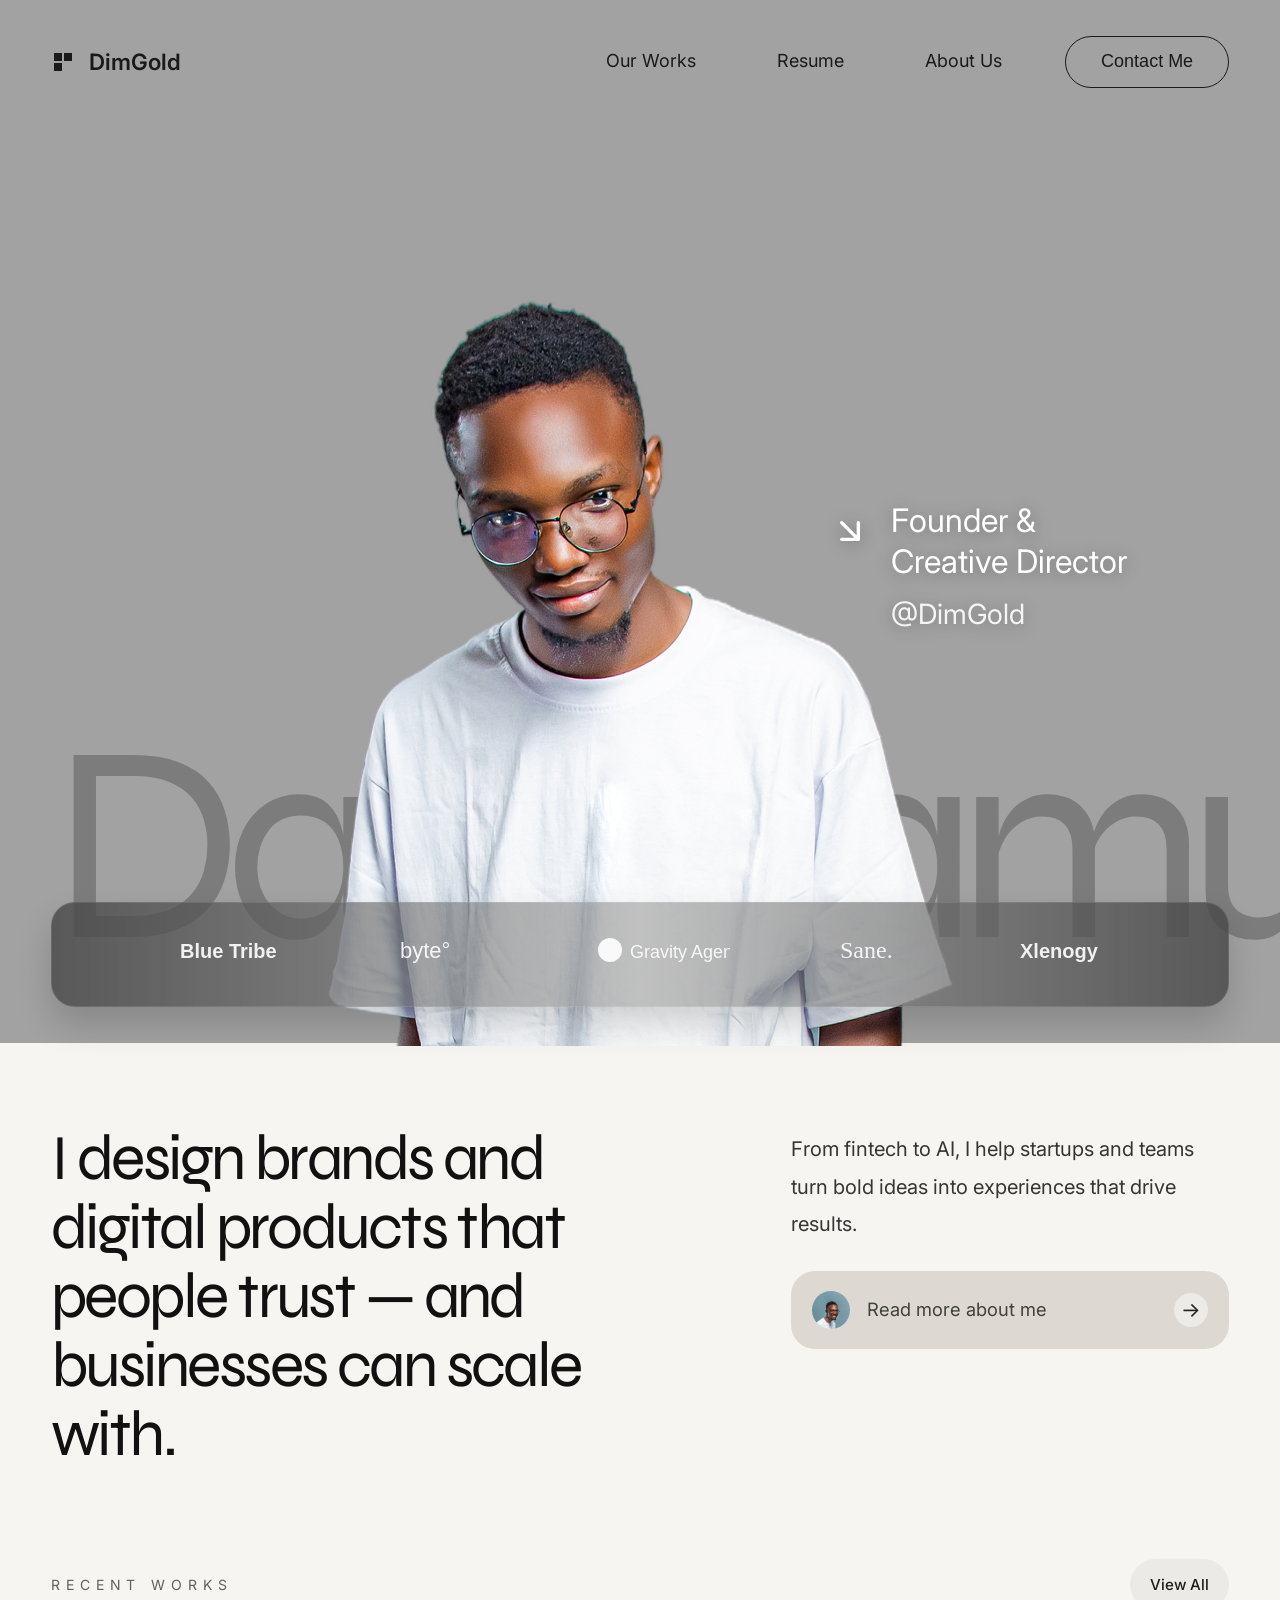
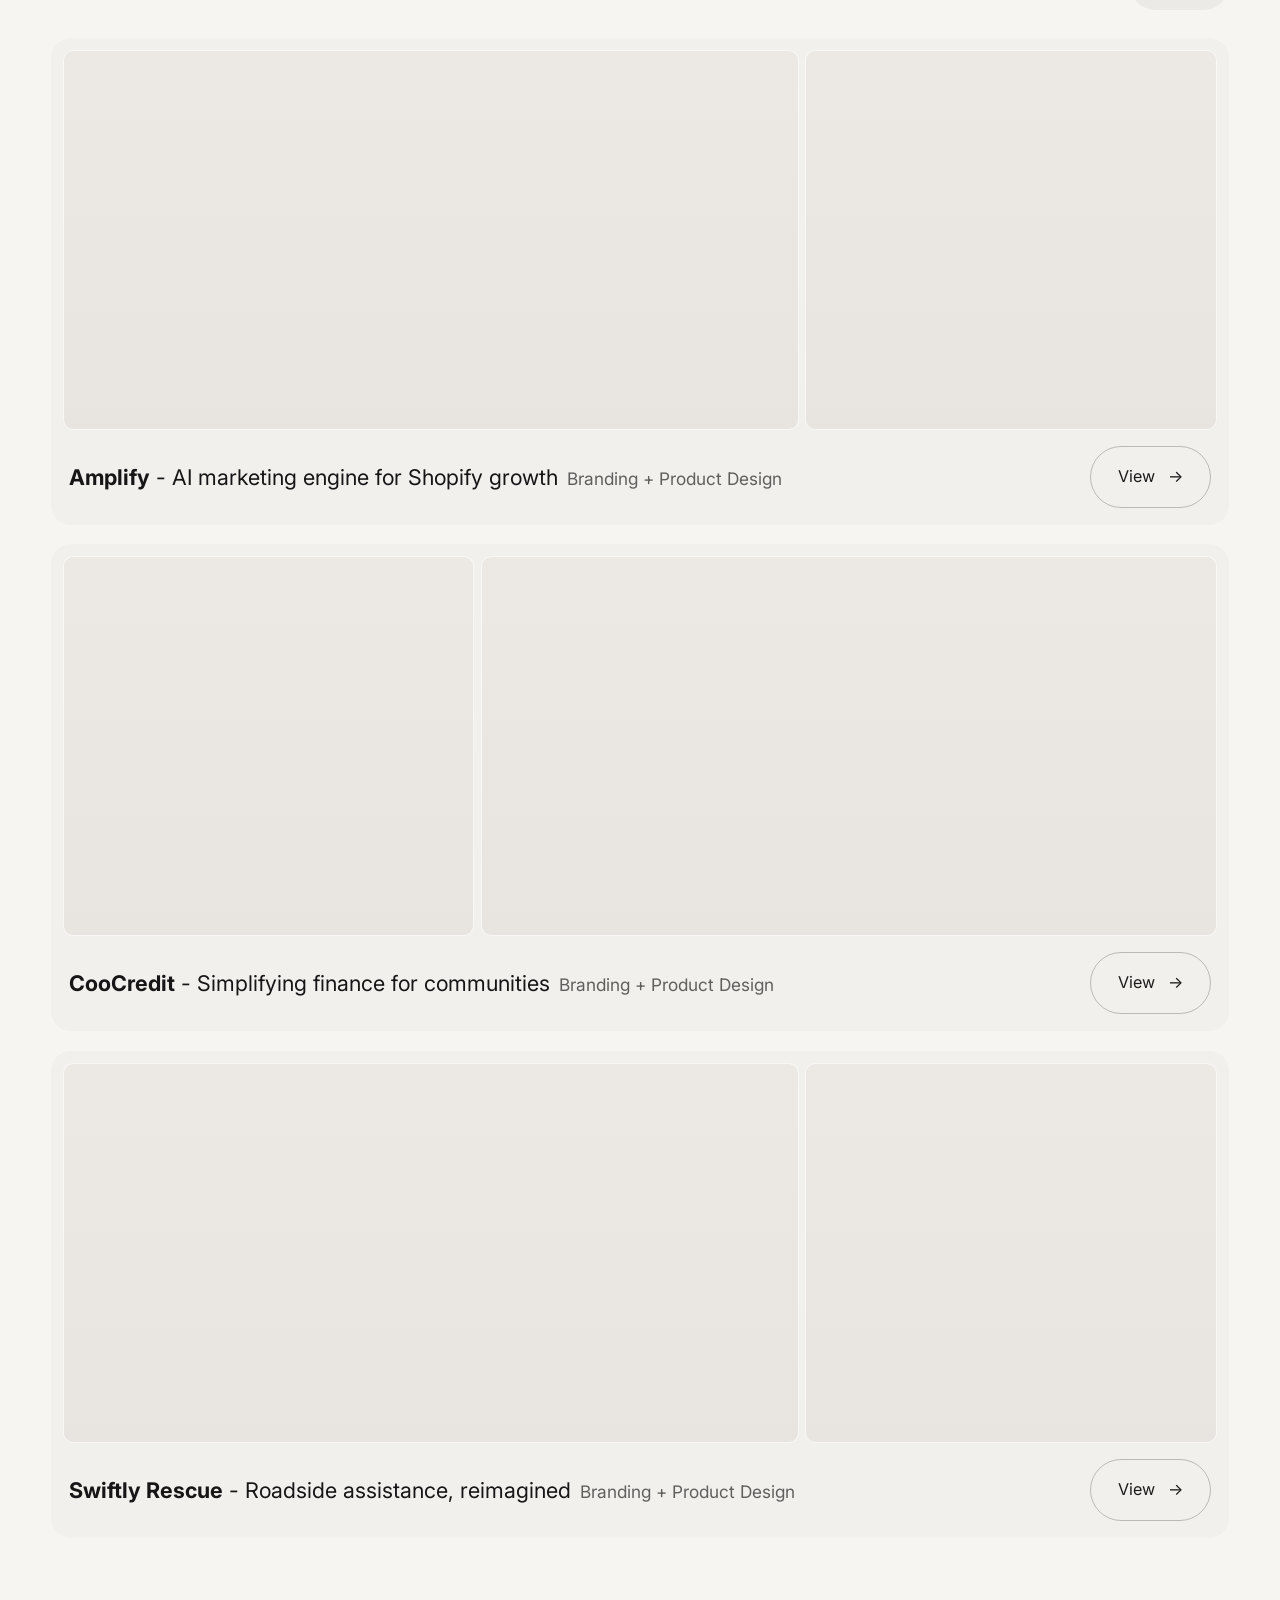
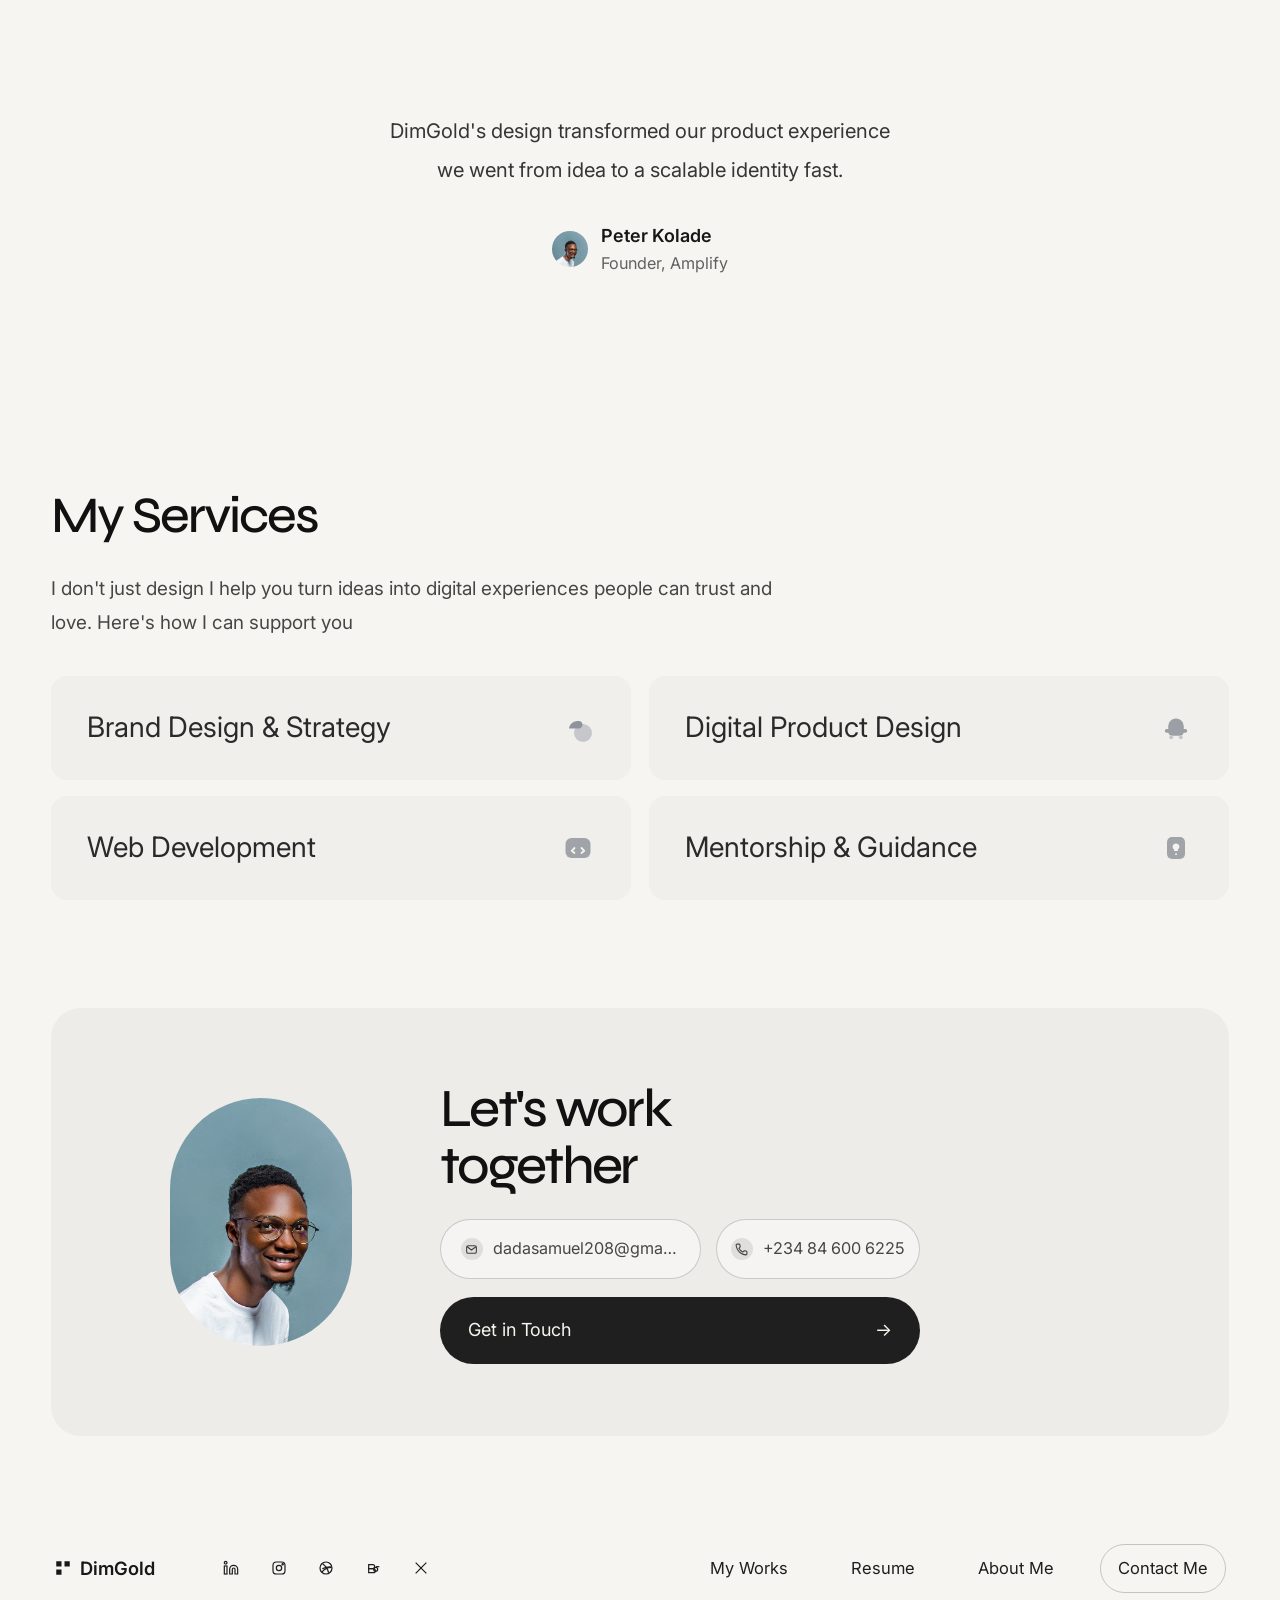
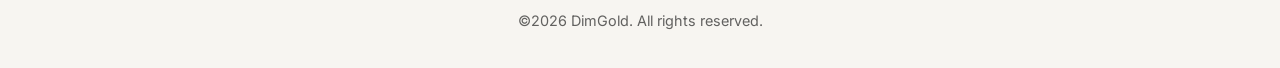
==== index.html @ 2a8a3e5b "Initial commit" ====
<!DOCTYPE html>
<html lang="en">
<head>
    <meta charset="UTF-8">
    <meta name="viewport" content="width=device-width, initial-scale=1.0">
    <title>DimGold - Portfolio</title>
    <link rel="icon" type="image/svg+xml" href="favicon.svg">
    <link rel="stylesheet" href="style.css">
    <link href="https://fonts.googleapis.com/css2?family=Syne:wght@400;600;700;800&family=Inter:wght@300;400;500&display=swap" rel="stylesheet">
    <link href="https://api.fontshare.com/v2/css?f[]=satoshi@400&display=swap" rel="stylesheet">
</head>
<body>
    <div class="container">
        <!-- Header / Navigation -->
        <header class="header">
            <div class="logo">
                <svg width="24" height="24" viewBox="0 0 24 24" fill="none">
                    <rect x="3" y="3" width="8" height="8" fill="currentColor"/>
                    <rect x="13" y="3" width="8" height="8" fill="currentColor"/>
                    <rect x="3" y="13" width="8" height="8" fill="currentColor"/>
                </svg>
                <span>DimGold</span>
            </div>
            <nav class="nav">
                <a href="selected-works.html">Our Works</a>
                <a href="#resume">Resume</a>
                <a href="about.html">About Us</a>
                <button class="contact-btn">Contact Me</button>
            </nav>
        </header>

        <!-- Hero Section -->
        <section class="hero">
            <div class="hero-content">
                <div class="hero-image">
                    <img src="hero-image.png" alt="Creative Director">
                </div>
                <div class="hero-overlay">
                    <div class="hero-text">
                        <svg width="40" height="40" viewBox="0 0 24 24" fill="none" stroke="white" stroke-width="2" stroke-linecap="round" stroke-linejoin="round">
                            <path d="M7 7l10 10M17 7v10H7"/>
                        </svg>
                        <div class="hero-title">
                            <p class="subtitle">Founder &</p>
                            <p class="subtitle">Creative Director</p>
                            <p class="handle">@DimGold</p>
                        </div>
                    </div>
                </div>
                <div class="background-text">
                    <span>Dada Samuel Oladimeji  Dada Samuel Oladimeji  </span>
                </div>
            </div>
        </section>

        <!-- Company Logos -->
        <section class="companies">
            <div class="company-strip">
                <div class="company-logo">
                    <svg width="120" height="40" viewBox="0 0 120 40">
                        <text x="10" y="28" font-family="Arial, sans-serif" font-size="20" font-weight="bold" fill="white">Blue Tribe</text>
                    </svg>
                </div>
                <div class="company-logo">
                    <svg width="100" height="40" viewBox="0 0 100 40">
                        <text x="10" y="28" font-family="Arial, sans-serif" font-size="22" font-weight="300" fill="white">byte°</text>
                    </svg>
                </div>
                <div class="company-logo">
                    <svg width="140" height="40" viewBox="0 0 140 40">
                        <circle cx="20" cy="20" r="12" fill="white"/>
                        <text x="40" y="28" font-family="Arial, sans-serif" font-size="18" font-weight="500" fill="white">Gravity Agency</text>
                    </svg>
                </div>
                <div class="company-logo">
                    <svg width="80" height="40" viewBox="0 0 80 40">
                        <text x="10" y="28" font-family="Georgia, serif" font-size="24" font-weight="400" fill="white">Sane.</text>
                    </svg>
                </div>
                <div class="company-logo">
                    <svg width="100" height="40" viewBox="0 0 100 40">
                        <text x="10" y="28" font-family="Arial, sans-serif" font-size="20" font-weight="600" fill="white">Xlenogy</text>
                    </svg>
                </div>
            </div>
        </section>

        <!-- Intro Section -->
        <section class="intro-section">
            <div class="intro-grid">
                <div class="intro-heading">
                    <h2>I design brands and digital products that people trust &mdash; and businesses can scale with.</h2>
                </div>
                <div class="intro-side">
                    <p class="intro-copy">From fintech to AI, I help startups and teams turn bold ideas into experiences that drive results.</p>
                    <a class="about-card" href="about.html" aria-label="Read more about me">
                        <div class="about-avatar" aria-hidden="true">
                            <img src="41825722d151607266d130a5b54d890582ec33f3 copy.jpg" alt="">
                        </div>
                        <span class="about-card-text">Read more about me</span>
                        <span class="about-arrow" aria-hidden="true">&rarr;</span>
                    </a>
                </div>
            </div>
        </section>

        <section class="works-section" id="works">
            <div class="works-header">
                <p class="works-kicker">RECENT WORKS</p>
                <a class="works-all" href="selected-works.html">View All</a>
            </div>
            <div class="works-panel">
                <div class="works-gallery">
                    <div class="work-frame"></div>
                    <div class="work-frame"></div>
                </div>
                <div class="works-footer">
                    <div class="works-meta">
                        <p class="work-title"><strong>Amplify</strong> - AI marketing engine for Shopify growth</p>
                        <p class="work-category">Branding + Product Design</p>
                    </div>
                    <a class="work-view" href="#works">
                        <span>View</span>
                        <span aria-hidden="true">&rarr;</span>
                    </a>
                </div>
            </div>
            <div class="works-panel works-panel-alt">
                <div class="works-gallery works-gallery-alt">
                    <div class="work-frame"></div>
                    <div class="work-frame"></div>
                </div>
                <div class="works-footer">
                    <div class="works-meta">
                        <p class="work-title"><strong>CooCredit</strong> - Simplifying finance for communities</p>
                        <p class="work-category">Branding + Product Design</p>
                    </div>
                    <a class="work-view" href="#works">
                        <span>View</span>
                        <span aria-hidden="true">&rarr;</span>
                    </a>
                </div>
            </div>
            <div class="works-panel">
                <div class="works-gallery">
                    <div class="work-frame"></div>
                    <div class="work-frame"></div>
                </div>
                <div class="works-footer">
                    <div class="works-meta">
                        <p class="work-title"><strong>Swiftly Rescue</strong> - Roadside assistance, reimagined</p>
                        <p class="work-category">Branding + Product Design</p>
                    </div>
                    <a class="work-view" href="#works">
                        <span>View</span>
                        <span aria-hidden="true">&rarr;</span>
                    </a>
                </div>
            </div>
        </section>

        <section class="testimonial-section">
            <div class="testimonial-wrap">
                <p class="testimonial-copy">DimGold's design transformed our product experience we went from idea to a scalable identity fast.</p>
                <div class="testimonial-person">
                    <div class="testimonial-avatar" aria-hidden="true">
                        <img src="41825722d151607266d130a5b54d890582ec33f3 copy.jpg" alt="">
                    </div>
                    <div class="testimonial-meta">
                        <p class="testimonial-name">Peter Kolade</p>
                        <p class="testimonial-role">Founder, Amplify</p>
                    </div>
                </div>
            </div>
        </section>

        <section class="services-section" id="services">
            <div class="services-head">
                <h2>My Services</h2>
                <p>I don't just design I help you turn ideas into digital experiences people can trust and love. Here's how I can support you</p>
            </div>
            <div class="services-grid">
                <article class="service-card">
                    <p>Brand Design &amp; Strategy</p>
                    <span class="service-icon" aria-hidden="true">
                        <svg width="34" height="34" viewBox="0 0 34 34" fill="none">
                            <circle cx="22" cy="22" r="9" fill="#c5c7cb"/>
                            <path d="M8 18.5c0-4.694 3.806-8.5 8.5-8.5h1.3c2.044 0 3.7 1.656 3.7 3.7 0 2.044-1.656 3.7-3.7 3.7H8v1.1z" fill="#8e949b"/>
                        </svg>
                    </span>
                </article>
                <article class="service-card">
                    <p>Digital Product Design</p>
                    <span class="service-icon" aria-hidden="true">
                        <svg width="34" height="34" viewBox="0 0 34 34" fill="none">
                            <path d="M17 7.5a7.8 7.8 0 0 1 7.8 7.8v2.6h1.5a1.9 1.9 0 1 1 0 3.8h-1.7a3.8 3.8 0 0 1-3.7 3h-7.8a3.8 3.8 0 0 1-3.7-3H7.7a1.9 1.9 0 1 1 0-3.8h1.5v-2.6A7.8 7.8 0 0 1 17 7.5z" fill="#9ba0a6"/>
                            <circle cx="12.2" cy="26.3" r="2" fill="#c5c7cb"/>
                            <circle cx="21.8" cy="26.3" r="2" fill="#c5c7cb"/>
                        </svg>
                    </span>
                </article>
                <article class="service-card">
                    <p>Web Development</p>
                    <span class="service-icon" aria-hidden="true">
                        <svg width="34" height="34" viewBox="0 0 34 34" fill="none">
                            <rect x="4.5" y="7" width="25" height="20" rx="6" fill="#a0a4a9"/>
                            <path d="M13.5 17l-2.8 2.8L13.5 22" stroke="#f4f3f0" stroke-width="1.8" stroke-linecap="round" stroke-linejoin="round"/>
                            <path d="M20.5 17l2.8 2.8L20.5 22" stroke="#f4f3f0" stroke-width="1.8" stroke-linecap="round" stroke-linejoin="round"/>
                        </svg>
                    </span>
                </article>
                <article class="service-card">
                    <p>Mentorship &amp; Guidance</p>
                    <span class="service-icon" aria-hidden="true">
                        <svg width="34" height="34" viewBox="0 0 34 34" fill="none">
                            <rect x="8" y="6" width="18" height="22" rx="5" fill="#a0a4a9"/>
                            <path d="M17 12.5c1.9 0 3.4 1.4 3.4 3.2 0 1.1-.6 2-1.5 2.6v1.7h-3.8v-1.7c-.9-.5-1.5-1.5-1.5-2.6 0-1.8 1.5-3.2 3.4-3.2z" fill="#f4f3f0"/>
                            <path d="M17 23.2h.1" stroke="#f4f3f0" stroke-width="1.8" stroke-linecap="round"/>
                        </svg>
                    </span>
                </article>
            </div>
        </section>

        <section class="cta-section" id="contact">
            <div class="cta-panel">
                <div class="cta-photo">
                    <img src="41825722d151607266d130a5b54d890582ec33f3 copy.jpg" alt="DimGold portrait">
                </div>
                <div class="cta-content">
                    <h2>Let's work<br>together</h2>
                    <div class="cta-chips">
                        <a class="cta-chip cta-chip-email" href="mailto:dadasamuel208@gmail.com">
                            <span class="cta-chip-icon" aria-hidden="true">
                                <svg width="12" height="12" viewBox="0 0 24 24" fill="none" stroke="currentColor" stroke-width="2">
                                    <rect x="3" y="5" width="18" height="14" rx="3"></rect>
                                    <path d="M4 7l8 6 8-6"></path>
                                </svg>
                            </span>
                            <span>dadasamuel208@gmail.com</span>
                        </a>
                        <a class="cta-chip" href="tel:+234846002625">
                            <span class="cta-chip-icon" aria-hidden="true">
                                <svg width="12" height="12" viewBox="0 0 24 24" fill="none" stroke="currentColor" stroke-width="2">
                                    <path d="M22 16.9v3a2 2 0 0 1-2.2 2 19.8 19.8 0 0 1-8.6-3.1 19.5 19.5 0 0 1-6-6A19.8 19.8 0 0 1 2.1 4.2 2 2 0 0 1 4.1 2h3a2 2 0 0 1 2 1.7l.4 2.6a2 2 0 0 1-.6 1.8L7.3 9.7a16 16 0 0 0 7 7l1.6-1.6a2 2 0 0 1 1.8-.6l2.6.4a2 2 0 0 1 1.7 2z"></path>
                                </svg>
                            </span>
                            <span>+234 84 600 6225</span>
                        </a>
                    </div>
                    <a class="cta-button" href="mailto:dadasamuel208@gmail.com">
                        <span>Get in Touch</span>
                        <span aria-hidden="true">&rarr;</span>
                    </a>
                </div>
            </div>
        </section>

        <footer class="footer">
            <div class="footer-top">
                <a class="footer-brand" href="#">
                    <svg width="18" height="18" viewBox="0 0 24 24" fill="none" aria-hidden="true">
                        <rect x="3" y="3" width="7" height="7" fill="currentColor"/>
                        <rect x="14" y="3" width="7" height="7" fill="currentColor"/>
                        <rect x="3" y="14" width="7" height="7" fill="currentColor"/>
                    </svg>
                    <span>DimGold</span>
                </a>

                <div class="footer-socials" aria-label="Social media links">
                    <a href="#" aria-label="LinkedIn">
                        <svg width="16" height="16" viewBox="0 0 24 24" fill="none" stroke="currentColor" stroke-width="1.8">
                            <path d="M16 8a6 6 0 0 1 6 6v7h-4v-7a2 2 0 0 0-2-2 2 2 0 0 0-2 2v7h-4v-7a6 6 0 0 1 6-6z"></path>
                            <rect x="2" y="9" width="4" height="12"></rect>
                            <circle cx="4" cy="4" r="2"></circle>
                        </svg>
                    </a>
                    <a href="#" aria-label="Instagram">
                        <svg width="16" height="16" viewBox="0 0 24 24" fill="none" stroke="currentColor" stroke-width="1.8">
                            <rect x="3" y="3" width="18" height="18" rx="5"></rect>
                            <circle cx="12" cy="12" r="4"></circle>
                            <circle cx="17.5" cy="6.5" r="1"></circle>
                        </svg>
                    </a>
                    <a href="#" aria-label="Dribbble">
                        <svg width="16" height="16" viewBox="0 0 24 24" fill="none" stroke="currentColor" stroke-width="1.8">
                            <circle cx="12" cy="12" r="9"></circle>
                            <path d="M7 5.5c4.5 3.3 7.6 8.1 9 13.6"></path>
                            <path d="M20.5 10.5c-5-.4-9.7.4-14 2.7"></path>
                            <path d="M6 18.2c3.3-4.3 7.9-6.8 13.8-7"></path>
                        </svg>
                    </a>
                    <a href="#" aria-label="Behance">
                        <svg width="16" height="16" viewBox="0 0 24 24" fill="none" stroke="currentColor" stroke-width="1.8">
                            <path d="M4 7h6a3 3 0 0 1 0 6H4z"></path>
                            <path d="M4 13h7a3 3 0 0 1 0 6H4z"></path>
                            <path d="M15 10h5"></path>
                            <path d="M14.5 17a3 3 0 1 0 0-6 3 3 0 0 0 0 6z"></path>
                        </svg>
                    </a>
                    <a href="#" aria-label="X">
                        <svg width="16" height="16" viewBox="0 0 24 24" fill="none" stroke="currentColor" stroke-width="1.8">
                            <path d="M4 4l16 16"></path>
                            <path d="M20 4L4 20"></path>
                        </svg>
                    </a>
                </div>

                <div class="footer-links">
                    <a href="selected-works.html">My Works</a>
                    <a href="#resume">Resume</a>
                    <a href="about.html">About Me</a>
                    <a class="footer-contact" href="#contact">Contact Me</a>
                </div>
            </div>
            <p class="footer-copy">&copy;2026 DimGold. All rights reserved.</p>
        </footer>
    </div>
    <script src="script.js"></script>
</body>
</html>
---- style.css ----
* {
    margin: 0;
    padding: 0;
    box-sizing: border-box;
}

html {
    font-size: 18px;
}

:root {
    --bg-primary: rgba(162, 162, 162, 1);
    --text-dark: #1a1a1a;
    --text-light: #4a4a4a;
    --accent: #2a2a2a;
    --overlay-bg: rgba(100, 100, 100, 0.7);
    --text-muted-strong: rgba(26, 26, 26, 0.88);
    --text-muted: rgba(26, 26, 26, 0.8);
    --text-subtle: rgba(26, 26, 26, 0.68);
    --page-max-width: 1520px;
    --page-gutter: clamp(1.5rem, 4vw, 4.5rem);
}

body {
    font-family: 'Inter', -apple-system, BlinkMacSystemFont, sans-serif;
    background: var(--bg-primary);
    color: var(--text-dark);
    line-height: 1.6;
    overflow-x: hidden;
}

.container {
    max-width: 100vw;
    min-height: 100vh;
    position: relative;
    overflow-x: clip;
}

.reveal {
    opacity: 0;
    transform: translate3d(0, 34px, 0);
    transition:
        opacity 1.05s cubic-bezier(0.22, 1, 0.36, 1),
        transform 1.05s cubic-bezier(0.22, 1, 0.36, 1);
    transition-delay: var(--reveal-delay, 0s);
    will-change: opacity, transform;
}

.reveal.is-visible {
    opacity: 1;
    transform: translate3d(0, 0, 0);
}

/* Header / Navigation */
.header {
    display: flex;
    justify-content: space-between;
    align-items: center;
    width: min(calc(100% - (var(--page-gutter) * 2)), var(--page-max-width));
    margin: 0 auto;
    padding: 2rem 0;
    position: relative;
    z-index: 100;
}

.logo {
    display: flex;
    align-items: center;
    gap: 0.75rem;
    font-size: 1.25rem;
    font-weight: 600;
    color: var(--text-dark);
}

.logo svg {
    color: var(--text-dark);
}

.nav {
    display: flex;
    align-items: center;
    gap: 2.5rem;
}

.nav a {
    --btn-fill-color: var(--text-dark);
    text-decoration: none;
    color: var(--text-dark);
    font-size: 1rem;
    font-weight: 400;
    display: inline-flex;
    align-items: center;
    justify-content: center;
    padding: 0.55rem 1rem;
    border-radius: 999px;
    position: relative;
    overflow: hidden;
    isolation: isolate;
    transition: color 0.45s cubic-bezier(0.22, 1, 0.36, 1);
}

.nav a::before {
    content: "";
    position: absolute;
    left: 50%;
    top: 100%;
    width: 165%;
    aspect-ratio: 1;
    border-radius: 50%;
    background: var(--btn-fill-color);
    transform: translate(-50%, 0);
    transition: transform 0.6s cubic-bezier(0.22, 1, 0.36, 1);
    z-index: -1;
}

.nav a:hover {
    color: #f7f5f1;
}

.nav a:hover::before {
    transform: translate(-50%, -74%);
}

.contact-btn {
    --btn-fill-color: var(--text-dark);
    background: transparent;
    border: 1.5px solid var(--text-dark);
    padding: 0.8rem 1.95rem;
    border-radius: 50px;
    cursor: pointer;
    font-size: 1rem;
    font-weight: 500;
    color: var(--text-dark);
    position: relative;
    overflow: hidden;
    isolation: isolate;
    transition: color 0.45s cubic-bezier(0.22, 1, 0.36, 1), border-color 0.45s cubic-bezier(0.22, 1, 0.36, 1);
}

.contact-btn::before {
    content: "";
    position: absolute;
    left: 50%;
    top: 100%;
    width: 160%;
    aspect-ratio: 1;
    border-radius: 50%;
    background: var(--btn-fill-color);
    transform: translate(-50%, 0);
    transition: transform 0.6s cubic-bezier(0.22, 1, 0.36, 1);
    z-index: -1;
}

.contact-btn:hover {
    color: var(--bg-primary);
    border-color: var(--text-dark);
}

.contact-btn:hover::before {
    transform: translate(-50%, -74%);
}

/* Hero Section */
.hero {
    padding: 4rem var(--page-gutter) 1rem;
    position: relative;
    min-height: 75vh;
    display: flex;
    align-items: center;
    justify-content: center;
    overflow: visible;
}

.hero-content {
    position: relative;
    display: flex;
    justify-content: center;
    align-items: center;
    z-index: 5;
    overflow: visible;
    width: min(100%, var(--page-max-width));
}

.hero-image {
    width: 631px;
    height: 750px;
    position: relative;
    z-index: 5;
    overflow: hidden;
    margin-top: 100px;
}

.hero-image img {
    width: 100%;
    height: auto;
    object-fit: cover;
    object-position: center top;
    /* Note: For best results, use a PNG image with transparent background */
    background: transparent;
}

.hero-overlay {
    position: absolute;
    top: 36%;
    left: calc(50% + 190px);
    transform: translateY(-50%);
    z-index: 20;
    width: max-content;
}

.hero-text {
    display: flex;
    align-items: flex-start;
    gap: 1.15rem;
    color: white;
    filter: drop-shadow(0 2px 8px rgba(0, 0, 0, 0.3));
}

.hero-text svg {
    margin-top: 0.5rem;
    flex-shrink: 0;
}

.hero-title {
    display: flex;
    flex-direction: column;
    gap: 0.2rem;
}

.subtitle {
    font-size: 1.8rem;
    font-weight: 400;
    line-height: 1.16;
    color: white;
}

.handle {
    font-size: 1.55rem;
    font-weight: 400;
    opacity: 0.9;
    margin-top: 0.4rem;
    color: white;
}
/* Background Text */
.background-text {
    position: absolute;
    top: 60%;
    left: 0;
    z-index: 1;
    pointer-events: none;
    white-space: nowrap;
    opacity: 1;
    animation: scrollText 30s linear infinite;
}

@keyframes scrollText {
    0% {
        transform: translateX(-100%);
    }
    100% {
        transform: translateX(100vw);
    }
}

.background-text span {
    display: inline;
    font-family: 'Satoshi', 'Syne', sans-serif;
    font-weight: 400;
    font-style: normal;
    font-size: 280px;
    line-height: 100%;
    letter-spacing: -0.07em;
    background: linear-gradient(to right, rgba(100, 100, 100, 0.61) 0%, rgba(100, 100, 100, 0.61) 48%, rgba(0, 0, 0, 0.8) 52%, rgba(0, 0, 0, 0.8) 100%);
    -webkit-background-clip: text;
    -webkit-text-fill-color: transparent;
    background-clip: text;
    mix-blend-mode: exclusion;
}



/* Company Logos Strip */
.companies {
    padding: 0 var(--page-gutter) 2rem;
    display: flex;
    justify-content: center;
    margin-top: -9rem;
    position: relative;
    z-index: 10;
}

.company-strip {
    width: min(100%, var(--page-max-width));
    background: linear-gradient(
        90deg,
        rgba(72, 72, 72, 0.82) 0%,
        rgba(108, 108, 108, 0.62) 30%,
        rgba(160, 160, 160, 0.64) 50%,
        rgba(108, 108, 108, 0.62) 70%,
        rgba(72, 72, 72, 0.82) 100%
    );
    backdrop-filter: blur(34px);
    -webkit-backdrop-filter: blur(34px);
    border: 1px solid rgba(255, 255, 255, 0.1);
    box-shadow: 0 18px 34px rgba(0, 0, 0, 0.16);
    padding: 33px 96px;
    border-radius: 24px;
    display: flex;
    align-items: center;
    gap: 100px;
    height: 105px;
    flex-wrap: nowrap;
    justify-content: center;
}

.company-logo {
    opacity: 0.9;
    transition: opacity 0.3s ease;
}

.company-logo:hover {
    opacity: 1;
}

/* Intro Section */
.intro-section {
    background: #f7f5f1;
    padding: 4.5rem var(--page-gutter) 5rem;
}

.intro-grid {
    width: min(100%, var(--page-max-width));
    margin: 0 auto;
    display: grid;
    grid-template-columns: minmax(0, 1.45fr) minmax(320px, 0.95fr);
    gap: 4rem;
    align-items: start;
}

.intro-heading h2 {
    max-width: 620px;
    font-family: 'Syne', sans-serif;
    font-size: clamp(2.3rem, 5vw, 4.3rem);
    font-weight: 400;
    line-height: 1.08;
    letter-spacing: -0.04em;
    color: #111111;
}

.intro-side {
    display: flex;
    flex-direction: column;
    gap: 1.6rem;
    padding-top: 0.35rem;
}

.intro-copy {
    max-width: 460px;
    font-family: 'Inter', sans-serif;
    font-size: 1.12rem;
    font-weight: 400;
    line-height: 1.85;
    color: var(--text-muted-strong);
}

.about-card {
    width: min(100%, 460px);
    min-height: 78px;
    padding: 1rem 1.15rem;
    border-radius: 24px;
    background: #ddd9d2;
    display: flex;
    align-items: center;
    gap: 0.95rem;
    text-decoration: none;
    color: var(--text-dark);
    transition: transform 0.25s ease, background 0.25s ease;
}

.about-card:hover {
    transform: translateY(-2px);
    background: #d3cec5;
}

.about-avatar {
    width: 38px;
    height: 38px;
    border-radius: 999px;
    overflow: hidden;
    display: flex;
    align-items: center;
    justify-content: center;
    flex-shrink: 0;
}

.about-avatar img {
    width: 100%;
    height: 100%;
    object-fit: cover;
    object-position: center;
}

.about-card-text {
    flex: 1;
    font-size: 1.02rem;
    color: var(--text-muted);
}

.about-arrow {
    width: 34px;
    height: 34px;
    border-radius: 999px;
    display: inline-flex;
    align-items: center;
    justify-content: center;
    font-size: 1.15rem;
    background: rgba(255, 255, 255, 0.45);
    color: #222222;
    flex-shrink: 0;
}

/* Works Section */
.works-section {
    background: #f7f5f1;
    padding: 0 var(--page-gutter) 5rem;
}

.works-section > * {
    width: min(100%, var(--page-max-width));
    margin-left: auto;
    margin-right: auto;
}

.works-header {
    display: flex;
    align-items: center;
    justify-content: space-between;
    gap: 1.5rem;
    margin-bottom: 1.5rem;
}

.works-kicker {
    font-size: 0.78rem;
    letter-spacing: 0.42em;
    color: var(--text-subtle);
}

.works-all {
    --btn-fill-color: var(--text-dark);
    min-width: 86px;
    padding: 0.75rem 1.1rem;
    border-radius: 999px;
    background: #eceae6;
    text-decoration: none;
    text-align: center;
    font-size: 0.84rem;
    font-weight: 500;
    color: #1d1d1d;
    position: relative;
    overflow: hidden;
    isolation: isolate;
    transition: color 0.45s cubic-bezier(0.22, 1, 0.36, 1), border-color 0.45s cubic-bezier(0.22, 1, 0.36, 1);
}

.works-all::before {
    content: "";
    position: absolute;
    left: 50%;
    top: 100%;
    width: 165%;
    aspect-ratio: 1;
    border-radius: 50%;
    background: var(--btn-fill-color);
    transform: translate(-50%, 0);
    transition: transform 0.6s cubic-bezier(0.22, 1, 0.36, 1);
    z-index: -1;
}

.works-all:hover {
    color: #f7f5f1;
}

.works-all:hover::before {
    transform: translate(-50%, -74%);
}

.works-panel {
    background: #f2f0ed;
    border-radius: 20px;
    padding: 0.65rem 0.65rem 0.85rem;
    margin-bottom: 1.1rem;
}

.works-gallery {
    display: grid;
    grid-template-columns: 1.7fr 0.95fr;
    gap: 0.35rem;
    margin-bottom: 0.7rem;
}

.work-frame {
    min-height: 380px;
    border-radius: 10px;
    background: linear-gradient(180deg, #ece9e5 0%, #e8e4df 100%);
    border: 1px solid rgba(255, 255, 255, 0.7);
    overflow: hidden;
    position: relative;
}

.works-gallery-alt {
    grid-template-columns: 0.95fr 1.7fr;
}

.works-footer {
    display: flex;
    align-items: center;
    justify-content: space-between;
    gap: 1.5rem;
    padding: 0.2rem 0.35rem 0.1rem;
}

.works-meta {
    display: flex;
    align-items: baseline;
    gap: 0.5rem;
    flex-wrap: wrap;
}

.work-title {
    font-family: 'Inter', sans-serif;
    font-size: clamp(1.08rem, 1.9vw, 1.2rem);
    color: #161616;
}

.work-title strong {
    font-weight: 700;
}

.work-category {
    font-size: 0.96rem;
    color: var(--text-subtle);
}

.work-view {
    --btn-fill-color: var(--text-dark);
    min-width: 110px;
    padding: 0.95rem 1.5rem;
    border: 1px solid rgba(26, 26, 26, 0.25);
    border-radius: 999px;
    display: inline-flex;
    align-items: center;
    justify-content: center;
    gap: 0.7rem;
    text-decoration: none;
    color: #1b1b1b;
    font-size: 0.9rem;
    background: transparent;
    flex-shrink: 0;
    position: relative;
    overflow: hidden;
    isolation: isolate;
    transition: color 0.45s cubic-bezier(0.22, 1, 0.36, 1), border-color 0.45s cubic-bezier(0.22, 1, 0.36, 1);
}

.work-view::before {
    content: "";
    position: absolute;
    left: 50%;
    top: 100%;
    width: 160%;
    aspect-ratio: 1;
    border-radius: 50%;
    background: var(--btn-fill-color);
    transform: translate(-50%, 0);
    transition: transform 0.6s cubic-bezier(0.22, 1, 0.36, 1);
    z-index: -1;
}

.work-view:hover {
    color: #f7f5f1;
    border-color: var(--text-dark);
}

.work-view:hover::before {
    transform: translate(-50%, -74%);
}

/* Testimonial Section */
.testimonial-section {
    background: #f7f5f1;
    padding: 3.5rem var(--page-gutter) 6rem;
}

.about-works-testimonials-section {
    background: #f7f5f1;
}

.about-works-testimonials-section .works-testimonials-head,
.about-works-testimonials-section .works-testimonials-grid {
    width: min(100%, var(--page-max-width));
    margin-left: auto;
    margin-right: auto;
}

.about-works-testimonials-section .works-testimonials-head {
    padding-left: 0;
}

.testimonial-wrap {
    width: min(100%, 520px);
    margin: 0 auto;
    text-align: center;
}

.testimonial-copy {
    font-size: 1.12rem;
    line-height: 1.95;
    color: var(--text-muted-strong);
    margin-bottom: 1.8rem;
}

.testimonial-person {
    display: inline-flex;
    align-items: center;
    gap: 0.7rem;
    text-align: left;
}

.testimonial-avatar {
    width: 36px;
    height: 36px;
    border-radius: 999px;
    overflow: hidden;
    flex-shrink: 0;
}

.testimonial-avatar img {
    width: 100%;
    height: 100%;
    object-fit: cover;
    object-position: center;
}

.testimonial-name {
    font-size: 1rem;
    font-weight: 600;
    color: #171717;
}

.testimonial-role {
    font-size: 0.9rem;
    color: var(--text-subtle);
}

/* Services Section */
.services-section {
    background: #f7f5f1;
    padding: 5rem var(--page-gutter) 6rem;
}

.services-section > * {
    width: min(100%, var(--page-max-width));
    margin-left: auto;
    margin-right: auto;
}

.services-head {
    margin-bottom: 2rem;
}

.services-head h2 {
    font-family: 'Syne', sans-serif;
    font-size: clamp(2.2rem, 4vw, 3.4rem);
    font-weight: 500;
    letter-spacing: -0.04em;
    color: #111111;
    margin-bottom: 0.85rem;
}

.services-head p {
    max-width: 760px;
    font-size: 1.05rem;
    line-height: 1.8;
    color: var(--text-muted);
}

.services-grid {
    display: grid;
    grid-template-columns: 1fr 1fr;
    gap: 0.9rem 1rem;
}

.service-card {
    min-height: 104px;
    padding: 1.9rem 2rem;
    border-radius: 16px;
    background: #f1efec;
    display: flex;
    align-items: center;
    justify-content: space-between;
    gap: 1rem;
}

.service-card p {
    font-size: clamp(1.25rem, 2.2vw, 1.75rem);
    font-weight: 400;
    color: #2a2a2a;
    line-height: 1.2;
}

.service-icon {
    display: inline-flex;
    align-items: center;
    justify-content: center;
    flex-shrink: 0;
}

/* CTA Section */
.cta-section {
    background: #f7f5f1;
    padding: 0 var(--page-gutter) 6rem;
}

.cta-panel {
    background: #eeece8;
    border-radius: 30px;
    padding: 4rem 5.25rem;
    display: grid;
    grid-template-columns: 230px minmax(0, 1fr);
    justify-content: center;
    align-items: center;
    gap: 3.6rem;
    max-width: var(--page-max-width);
    margin: 0 auto;
}

.cta-photo {
    width: 182px;
    height: 248px;
    border-radius: 999px;
    overflow: hidden;
    background: #b9ced8;
    justify-self: center;
}

.cta-photo img {
    width: 100%;
    height: 100%;
    object-fit: cover;
    object-position: center;
}

.cta-content {
    max-width: 540px;
    width: 100%;
    justify-self: start;
}

.cta-content h2 {
    max-width: 420px;
    font-family: 'Syne', sans-serif;
    font-size: clamp(2.5rem, 4.2vw, 4.3rem);
    font-weight: 500;
    line-height: 1.06;
    letter-spacing: -0.05em;
    color: #111111;
    margin-bottom: 1.4rem;
}

.cta-chips {
    display: flex;
    flex-wrap: nowrap;
    gap: 0.8rem;
    margin-bottom: 1rem;
    width: 100%;
    max-width: 480px;
}

.cta-chip {
    --btn-fill-color: var(--text-dark);
    min-height: 48px;
    padding: 0.9rem 1.1rem;
    border: 1px solid rgba(26, 26, 26, 0.2);
    border-radius: 999px;
    display: inline-flex;
    align-items: center;
    gap: 0.55rem;
    text-decoration: none;
    color: var(--text-muted);
    font-size: 0.9rem;
    background: rgba(255, 255, 255, 0.45);
    white-space: nowrap;
    flex: 1 1 0;
    justify-content: center;
    position: relative;
    overflow: hidden;
    isolation: isolate;
    transition: color 0.45s cubic-bezier(0.22, 1, 0.36, 1), border-color 0.45s cubic-bezier(0.22, 1, 0.36, 1);
}

.cta-chip-email {
    flex: 1.35 1 0;
    min-width: 0;
}

.cta-chip-email span:last-child {
    overflow: hidden;
    text-overflow: ellipsis;
}

.cta-chip::before {
    content: "";
    position: absolute;
    left: 50%;
    top: 100%;
    width: 160%;
    aspect-ratio: 1;
    border-radius: 50%;
    background: var(--btn-fill-color);
    transform: translate(-50%, 0);
    transition: transform 0.6s cubic-bezier(0.22, 1, 0.36, 1);
    z-index: -1;
}

.cta-chip:hover {
    border-color: var(--text-dark);
    color: #f7f5f1;
}

.cta-chip:hover::before {
    transform: translate(-50%, -74%);
}

.cta-chip-icon {
    width: 22px;
    height: 22px;
    border-radius: 999px;
    display: inline-flex;
    align-items: center;
    justify-content: center;
    background: rgba(26, 26, 26, 0.1);
    flex-shrink: 0;
}

.cta-chip-icon svg {
    width: 13px;
    height: 13px;
    display: block;
}

.cta-button {
    --btn-fill-color: #f7f5f1;
    width: 100%;
    max-width: 480px;
    min-height: 62px;
    padding: 1.05rem 1.55rem;
    border-radius: 999px;
    display: inline-flex;
    align-items: center;
    justify-content: space-between;
    gap: 1rem;
    text-decoration: none;
    background: #1f1f1f;
    color: #f8f5ef;
    position: relative;
    overflow: hidden;
    isolation: isolate;
    transition: color 0.45s cubic-bezier(0.22, 1, 0.36, 1);
}

.cta-button::before {
    content: "";
    position: absolute;
    left: 50%;
    top: 100%;
    width: 160%;
    aspect-ratio: 1;
    border-radius: 50%;
    background: var(--btn-fill-color);
    transform: translate(-50%, 0);
    transition: transform 0.6s cubic-bezier(0.22, 1, 0.36, 1);
    z-index: -1;
}

.cta-button:hover {
    color: var(--text-dark);
}

.cta-button:hover::before {
    transform: translate(-50%, -74%);
}

/* Footer */
.footer {
    background: #f7f5f1;
    padding: 0 3rem 2rem;
}

.footer-top {
    display: grid;
    grid-template-columns: auto auto 1fr;
    align-items: center;
    gap: 3.5rem;
    padding-bottom: 0.9rem;
}

.footer-brand {
    display: inline-flex;
    align-items: center;
    gap: 0.45rem;
    text-decoration: none;
    color: #181818;
    font-size: 1.02rem;
    font-weight: 600;
}

.footer-socials {
    display: inline-flex;
    align-items: center;
    gap: 1.2rem;
}

.footer-socials a {
    width: 26px;
    height: 26px;
    display: inline-flex;
    align-items: center;
    justify-content: center;
    color: #1d1d1d;
    text-decoration: none;
}

.footer-links {
    display: inline-flex;
    align-items: center;
    justify-content: flex-end;
    gap: 1.6rem;
    flex-wrap: wrap;
}

.footer-links a {
    --btn-fill-color: var(--text-dark);
    text-decoration: none;
    color: #1f1f1f;
    font-size: 0.92rem;
    display: inline-flex;
    align-items: center;
    justify-content: center;
    padding: 0.55rem 0.95rem;
    border-radius: 999px;
    position: relative;
    overflow: hidden;
    isolation: isolate;
    transition: color 0.45s cubic-bezier(0.22, 1, 0.36, 1);
}

.footer-links a::before {
    content: "";
    position: absolute;
    left: 50%;
    top: 100%;
    width: 165%;
    aspect-ratio: 1;
    border-radius: 50%;
    background: var(--btn-fill-color);
    transform: translate(-50%, 0);
    transition: transform 0.6s cubic-bezier(0.22, 1, 0.36, 1);
    z-index: -1;
}

.footer-links a:hover {
    color: #f7f5f1;
}

.footer-links a:hover::before {
    transform: translate(-50%, -74%);
}

.footer-contact {
    --btn-fill-color: var(--text-dark);
    min-width: 106px;
    min-height: 40px;
    padding: 0.75rem 1.2rem;
    border: 1px solid rgba(26, 26, 26, 0.22);
    border-radius: 999px;
    display: inline-flex;
    align-items: center;
    justify-content: center;
    position: relative;
    overflow: hidden;
    isolation: isolate;
    transition: color 0.45s cubic-bezier(0.22, 1, 0.36, 1), border-color 0.45s cubic-bezier(0.22, 1, 0.36, 1);
}

.footer-contact::before {
    content: "";
    position: absolute;
    left: 50%;
    top: 100%;
    width: 160%;
    aspect-ratio: 1;
    border-radius: 50%;
    background: var(--btn-fill-color);
    transform: translate(-50%, 0);
    transition: transform 0.6s cubic-bezier(0.22, 1, 0.36, 1);
    z-index: -1;
}

.footer-contact:hover {
    color: #f7f5f1;
    border-color: var(--text-dark);
}

.footer-contact:hover::before {
    transform: translate(-50%, -74%);
}

.footer-copy {
    text-align: center;
    font-size: 0.8rem;
    color: var(--text-subtle);
}

/* Selected Works Page */
.works-page {
    background: #f7f5f1;
}

.project-page {
    background: #ededeb;
}

.works-page-header {
    padding-top: 2.1rem;
    padding-bottom: 2rem;
}

.works-page .logo {
    text-decoration: none;
}

.works-page .contact-btn {
    display: inline-flex;
    align-items: center;
    justify-content: center;
    text-decoration: none;
}

.selected-hero {
    background: #f7f5f1;
    padding: 5.5rem var(--page-gutter) 8rem;
}

.selected-hero-inner {
    width: min(100%, var(--page-max-width));
    margin: 0 auto;
    text-align: left;
}

.selected-hero h1 {
    font-family: 'Syne', sans-serif;
    font-size: clamp(4rem, 8vw, 6.4rem);
    font-weight: 500;
    line-height: 0.98;
    letter-spacing: -0.08em;
    color: #101010;
    margin-bottom: 1.4rem;
}

.selected-hero p {
    max-width: 820px;
    font-size: 1.12rem;
    line-height: 1.7;
    color: var(--text-muted);
    white-space: normal;
}

.selected-works-list {
    padding-top: 0;
    padding-bottom: 6rem;
}

.project-hero {
    min-height: 560px;
    background: #ededeb;
    position: relative;
}

.project-hero-mark {
    position: absolute;
    right: clamp(3.5rem, 10vw, 5.5rem);
    top: 7rem;
    opacity: 0.72;
}

.project-overview-section {
    background: #faf9f6;
    padding: 3.6rem 0 6rem;
}

.project-overview-inner {
    width: min(calc(100% - (var(--page-gutter) * 2)), var(--page-max-width));
    margin: 0 auto;
}

.project-overview-inner h1 {
    max-width: 1000px;
    font-family: 'Syne', sans-serif;
    font-size: clamp(2.8rem, 5vw, 4.2rem);
    font-weight: 500;
    line-height: 1.08;
    letter-spacing: -0.06em;
    color: #111111;
    margin-bottom: 3rem;
}

.project-overview-grid {
    display: grid;
    grid-template-columns: repeat(2, minmax(0, 1fr));
    gap: 2.5rem 4rem;
    max-width: 880px;
}

.project-overview-column {
    max-width: 360px;
}

.project-label {
    font-size: 0.84rem;
    letter-spacing: 0.34em;
    color: var(--text-subtle);
    margin-bottom: 1rem;
}

.project-label-spaced {
    margin-top: 2.4rem;
}

.project-copy {
    font-size: 1.08rem;
    line-height: 1.9;
    color: var(--text-muted-strong);
}

.project-testimonials-section {
    padding-top: 5.5rem;
}

/* About Page */
.about-page {
    background: #f7f5f1;
}

.about-hero {
    background: #f7f5f1;
    padding: 1.25rem var(--page-gutter) 4rem;
}

.about-hero-inner {
    width: min(100%, var(--page-max-width));
    margin: 0 auto;
}

.about-hero h1 {
    font-family: 'Syne', sans-serif;
    font-size: clamp(3.8rem, 8vw, 6.4rem);
    font-weight: 500;
    line-height: 0.98;
    letter-spacing: -0.08em;
    color: #111111;
    margin-bottom: 2.25rem;
}

.about-hero-card {
    position: relative;
    border-radius: 20px;
    overflow: visible;
    min-height: 530px;
    padding-top: 5.9rem;
}

.about-hero-card::before {
    content: "";
    position: absolute;
    inset: 5.9rem 0 0;
    border-radius: 20px;
    background: #7f9fad;
    z-index: 0;
}

.about-hero-figure {
    position: absolute;
    left: 50%;
    bottom: 0;
    transform: translateX(-50%);
    width: min(88%, 920px);
    height: auto;
    z-index: 1;
}

.about-hero-card img {
    position: relative;
    left: auto;
    bottom: auto;
    transform: none;
    width: 100%;
    height: auto;
    display: block;
}

.about-hero-overlay {
    position: absolute;
    left: 4.2rem;
    top: 12rem;
    color: white;
    display: flex;
    flex-direction: column;
    gap: 0.9rem;
    text-shadow: 0 3px 14px rgba(0, 0, 0, 0.16);
    z-index: 2;
}

.about-hero-overlay p {
    font-size: 2rem;
    line-height: 1.15;
    font-weight: 400;
}

.about-story-section {
    background: #f7f5f1;
    padding: 2rem var(--page-gutter) 7rem;
}

.about-story-inner {
    width: min(100%, var(--page-max-width));
    margin: 0 auto;
}

.about-story-copy {
    max-width: 1040px;
}

.about-story-copy h2 {
    font-family: 'Syne', sans-serif;
    font-size: clamp(2.5rem, 5vw, 3.5rem);
    font-weight: 500;
    letter-spacing: -0.05em;
    color: #111111;
    margin-bottom: 2rem;
}

.about-story-copy p {
    max-width: 1000px;
    font-size: 1.12rem;
    line-height: 1.95;
    color: var(--text-muted-strong);
}

.about-story-copy p + p {
    margin-top: 0.65rem;
}

.about-services-section {
    padding-top: 0;
    width: min(100%, var(--page-max-width));
    margin: 0 auto;
    transform: none;
}

.about-services-head {
    margin-bottom: 2.4rem;
}

.about-services-head p {
    max-width: none;
    font-size: 1.08rem;
    color: var(--text-muted);
    white-space: nowrap;
}

.about-services-mark {
    width: 24px;
    height: 24px;
    display: inline-flex;
    align-items: center;
    justify-content: center;
    color: var(--text-subtle);
    margin-bottom: 1rem;
}

.why-design-section {
    background: #f7f5f1;
    padding: 7rem var(--page-gutter) 6rem;
}

.why-design-inner {
    width: min(100%, var(--page-max-width));
    margin: 0 auto;
    display: grid;
    grid-template-columns: minmax(280px, 0.88fr) minmax(320px, 0.92fr);
    align-items: center;
    gap: clamp(2.5rem, 7vw, 7rem);
}

.why-design-copy h2 {
    font-family: 'Syne', sans-serif;
    font-size: clamp(2.4rem, 5vw, 3.45rem);
    font-weight: 500;
    letter-spacing: -0.05em;
    color: #111111;
    margin-bottom: 1.8rem;
}

.why-design-copy p {
    max-width: 470px;
    font-size: 1.08rem;
    line-height: 1.95;
    color: var(--text-muted-strong);
}

.why-design-frame {
    width: min(100%, 420px);
    aspect-ratio: 1 / 1;
    justify-self: end;
    border-radius: 18px;
    background: #efedeb;
}

.about-grid-section {
    background: #f7f5f1;
    padding: 3rem var(--page-gutter) 4.5rem;
}

.about-grid-inner {
    width: min(100%, var(--page-max-width));
    margin: 0 auto;
    display: grid;
    grid-template-columns: minmax(320px, 0.98fr) minmax(320px, 0.92fr);
    align-items: center;
    gap: clamp(2.5rem, 6vw, 6.5rem);
}

.about-grid-section-right {
    padding-top: 2rem;
    padding-bottom: 7rem;
}

.about-grid-frames {
    width: min(100%, 430px);
    display: grid;
    grid-template-columns: repeat(2, minmax(0, 1fr));
    gap: 8px;
}

.about-grid-frame {
    border-radius: 16px;
    background: #efedeb;
}

.about-grid-frame-large {
    grid-column: 1 / -1;
    aspect-ratio: 1 / 0.78;
}

.about-grid-frame-small {
    aspect-ratio: 1 / 0.72;
}

.about-grid-section-left .about-grid-frames {
    justify-self: start;
}

.about-grid-section-right .about-grid-frames {
    justify-self: end;
}

.about-grid-copy h2 {
    font-family: 'Syne', sans-serif;
    font-size: clamp(2.4rem, 5vw, 3.35rem);
    font-weight: 500;
    letter-spacing: -0.05em;
    color: #111111;
    margin-bottom: 1.6rem;
}

.about-grid-copy p,
.about-grid-copy li {
    font-size: 1.06rem;
    line-height: 1.9;
    color: var(--text-muted-strong);
}

.about-grid-copy p + p {
    margin-top: 0.25rem;
}

.about-grid-copy ul {
    margin: 0.45rem 0 0.45rem 1.2rem;
    padding: 0;
}

.about-grid-copy li + li {
    margin-top: 0.15rem;
}

.works-testimonials-section {
    background: #f7f5f1;
    padding: 1rem var(--page-gutter) 5rem;
}

.works-testimonials-head,
.works-testimonials-grid {
    width: min(100%, var(--page-max-width));
    margin-left: auto;
    margin-right: auto;
}

.works-testimonials-head {
    margin-bottom: 2rem;
}

.works-testimonials-head h2 {
    font-family: 'Syne', sans-serif;
    font-size: clamp(2.5rem, 5vw, 4rem);
    font-weight: 500;
    line-height: 1.02;
    letter-spacing: -0.05em;
    color: #111111;
}

.works-testimonials-grid {
    display: grid;
    grid-template-columns: repeat(3, minmax(0, 1fr));
    gap: 1rem;
}

.works-testimonial-card {
    min-height: 196px;
    padding: 2rem 2.1rem;
    border-radius: 18px;
    background: #f1efec;
}

.works-testimonial-top {
    display: flex;
    align-items: center;
    gap: 0.8rem;
    margin-bottom: 1.4rem;
}

.works-testimonial-avatar {
    width: 34px;
    height: 34px;
    border-radius: 999px;
    overflow: hidden;
    flex-shrink: 0;
}

.works-testimonial-avatar img {
    width: 100%;
    height: 100%;
    object-fit: cover;
    object-position: center;
}

.works-testimonial-name {
    font-size: 1.06rem;
    font-weight: 600;
    color: #181818;
}

.works-testimonial-role {
    font-size: 0.92rem;
    color: var(--text-subtle);
}

.works-testimonial-copy {
    font-size: 1.08rem;
    line-height: 1.75;
    color: var(--text-muted-strong);
}

.works-services-section {
    padding-top: 3rem;
}

.motion-gallery-section {
    background: #f7f5f1;
    padding: 2rem 0 6rem;
    overflow: hidden;
}

.motion-gallery-head {
    width: min(100%, var(--page-max-width));
    margin: 0 auto 2.8rem;
    padding: 0 var(--page-gutter);
    text-align: center;
}

.motion-gallery-head h2 {
    font-family: 'Syne', sans-serif;
    font-size: clamp(2.8rem, 6vw, 4.7rem);
    font-weight: 500;
    line-height: 1.02;
    letter-spacing: -0.06em;
    color: rgba(26, 26, 26, 0.34);
    margin-bottom: 1.1rem;
}

.motion-gallery-head p {
    max-width: 690px;
    margin: 0 auto;
    font-size: 1.12rem;
    line-height: 1.85;
    color: var(--text-muted);
}

.motion-gallery {
    display: flex;
    flex-direction: column;
    gap: 1.05rem;
}

.motion-row {
    overflow: hidden;
}

.motion-row:first-child {
    padding-left: 0;
}

.motion-row:nth-child(2) {
    padding-left: 6.5rem;
}

.motion-row:nth-child(3) {
    padding-left: 2.75rem;
}

.motion-marquee {
    display: flex;
    gap: 1.05rem;
    width: max-content;
}

.motion-track {
    display: flex;
    gap: 1.05rem;
    flex: 0 0 auto;
}

.motion-row-left .motion-marquee,
.motion-row-right .motion-marquee {
    animation: motionGalleryRight 32s linear infinite;
    transform: translateX(calc(-100% + 100vw));
}

.motion-frame {
    flex: 0 0 auto;
    height: 205px;
    border-radius: 4px;
    background: linear-gradient(180deg, #ece9e5 0%, #e7e4df 100%);
}

.motion-frame-sm {
    width: 182px;
}

.motion-frame-lg {
    width: 304px;
}

@keyframes motionGalleryLeft {
    0% {
        transform: translateX(0);
    }
    100% {
        transform: translateX(calc(-50% - 0.425rem));
    }
}

@keyframes motionGalleryRight {
    0% {
        transform: translateX(calc(-100% + 100vw));
    }
    100% {
        transform: translateX(0);
    }
}

/* Responsive adjustments */
@media (max-width: 1024px) {
    html {
        font-size: 17px;
    }

    .hero-overlay {
        left: calc(50% + 130px);
    }
    
    .background-text {
        font-size: 0.8em;
    }
}

@media (max-width: 768px) {
    html {
        font-size: 15px;
    }

    .header {
        width: min(calc(100% - (var(--page-gutter) * 2)), var(--page-max-width));
        padding: 1.5rem 0;
        flex-direction: column;
        gap: 1.5rem;
    }
    
    .nav {
        flex-wrap: wrap;
        justify-content: center;
        gap: 1.5rem;
    }
    
    .hero {
        padding: 2rem var(--page-gutter);
    }
    
    .hero-image {
        width: 100%;
        max-width: 400px;
        height: 500px;
    }
    
    .hero-overlay {
        position: static;
        transform: none;
        margin-top: 2rem;
    }
    
    .hero-text {
        justify-content: center;
    }
    
    .company-strip {
        gap: 2rem;
        padding: 1.5rem 2rem;
    }
    
    .intro-section {
        padding: 3rem var(--page-gutter) 3.5rem;
    }

    .intro-grid {
        grid-template-columns: 1fr;
        gap: 2rem;
    }

    .intro-heading h2 {
        max-width: none;
    }

    .intro-side {
        padding-top: 0;
    }

    .works-section {
        padding: 0 var(--page-gutter) 3.5rem;
    }

    .testimonial-section {
        padding: 2.5rem var(--page-gutter) 4rem;
    }

    .services-section {
        padding: 3rem var(--page-gutter) 4rem;
    }

    .cta-section {
        padding: 0 var(--page-gutter) 4rem;
    }

    .footer {
        padding: 0 1.5rem 2rem;
    }

    .selected-hero {
        padding: 3.5rem var(--page-gutter) 4.5rem;
    }

    .project-hero {
        min-height: 360px;
    }

    .project-hero-mark {
        right: 1.5rem;
        top: 4rem;
    }

    .project-overview-section {
        padding: 2.5rem 0 4rem;
    }

    .project-overview-inner {
        width: min(calc(100% - (var(--page-gutter) * 2)), var(--page-max-width));
    }

    .project-overview-grid {
        grid-template-columns: 1fr;
        gap: 2rem;
        max-width: none;
    }

    .project-overview-column {
        max-width: none;
    }

    .project-testimonials-section {
        padding-top: 4rem;
    }

    .about-hero {
        padding: 1rem var(--page-gutter) 3rem;
    }

    .about-hero-card {
        min-height: 380px;
        padding-top: 5.3rem;
    }

    .about-hero-card::before {
        inset: 5.3rem 0 0;
    }

    .about-hero-figure {
        transform: translateX(-50%);
        width: min(96%, 470px);
    }

    .about-hero-overlay {
        left: 1.5rem;
        top: 5.8rem;
    }

    .about-hero-overlay p {
        font-size: 1.4rem;
    }

    .about-story-section {
        padding: 1.25rem var(--page-gutter) 4rem;
    }

    .about-story-copy h2 {
        margin-bottom: 1.25rem;
    }

    .about-story-copy p {
        font-size: 0.98rem;
        line-height: 1.85;
    }

    .about-services-section {
        max-width: none;
        width: auto;
        transform: none;
    }

    .about-services-head {
        margin-bottom: 1.8rem;
    }

    .about-services-head p {
        white-space: normal;
    }

    .why-design-section {
        padding: 4.5rem var(--page-gutter) 4rem;
    }

    .why-design-inner {
        width: auto;
        grid-template-columns: 1fr;
        gap: 2rem;
    }

    .why-design-copy p {
        max-width: none;
    }

    .why-design-frame {
        width: 100%;
        max-width: 420px;
        justify-self: start;
    }

    .about-grid-section {
        padding: 2rem var(--page-gutter) 3.5rem;
    }

    .about-grid-section-right {
        padding-top: 1rem;
        padding-bottom: 4rem;
    }

    .about-grid-inner {
        width: auto;
        grid-template-columns: 1fr;
        gap: 2rem;
    }

    .about-grid-frames {
        width: 100%;
        max-width: 430px;
        justify-self: start;
    }

    .about-grid-section-right .about-grid-copy {
        order: 1;
    }

    .about-grid-section-right .about-grid-frames {
        order: 2;
        justify-self: start;
    }

    .works-testimonials-section {
        padding: 1rem var(--page-gutter) 4rem;
    }

    .works-testimonials-grid {
        grid-template-columns: 1fr;
    }

    .about-works-testimonials-section .works-testimonials-head,
    .about-works-testimonials-section .works-testimonials-grid {
        width: auto;
    }

    .motion-gallery-section {
        padding: 1rem 0 4rem;
    }

    .motion-gallery-head {
        padding: 0 var(--page-gutter);
    }

    .motion-gallery-head p {
        max-width: none;
    }

    .works-header,
    .works-footer {
        flex-direction: column;
        align-items: flex-start;
    }

    .works-gallery {
        grid-template-columns: 1fr;
    }

    .work-frame {
        min-height: 280px;
    }

    .services-grid {
        grid-template-columns: 1fr;
    }

    .motion-frame {
        height: 150px;
    }

    .motion-gallery {
        gap: 0.85rem;
    }

    .motion-row:nth-child(2),
    .motion-row:nth-child(3) {
        padding-left: 0;
    }

    .motion-marquee,
    .motion-track {
        gap: 0.85rem;
    }

    .motion-frame-sm {
        width: 132px;
    }

    .motion-frame-lg {
        width: 224px;
    }

    .cta-panel {
        grid-template-columns: 1fr;
        padding: 2.5rem 1.5rem;
        gap: 2rem;
        justify-items: center;
        text-align: center;
    }

    .cta-photo {
        justify-self: center;
    }

    .cta-content {
        justify-self: center;
        display: flex;
        flex-direction: column;
        align-items: center;
    }

    .cta-content h2 {
        max-width: none;
    }

    .cta-chips {
        flex-wrap: wrap;
        justify-content: center;
    }

    .footer-top {
        grid-template-columns: 1fr;
        justify-items: center;
        text-align: center;
        gap: 1.2rem;
    }

    .footer-links {
        justify-content: center;
    }
}

@media (prefers-reduced-motion: reduce) {
    .background-text {
        animation: none;
    }

    .motion-row-left .motion-marquee,
    .motion-row-right .motion-marquee {
        animation: none;
    }

    .reveal,
    .reveal.is-visible {
        opacity: 1;
        transform: none;
        transition: none;
    }

    .about-card,
    .cta-button,
    .contact-btn {
        transition: none;
    }
}
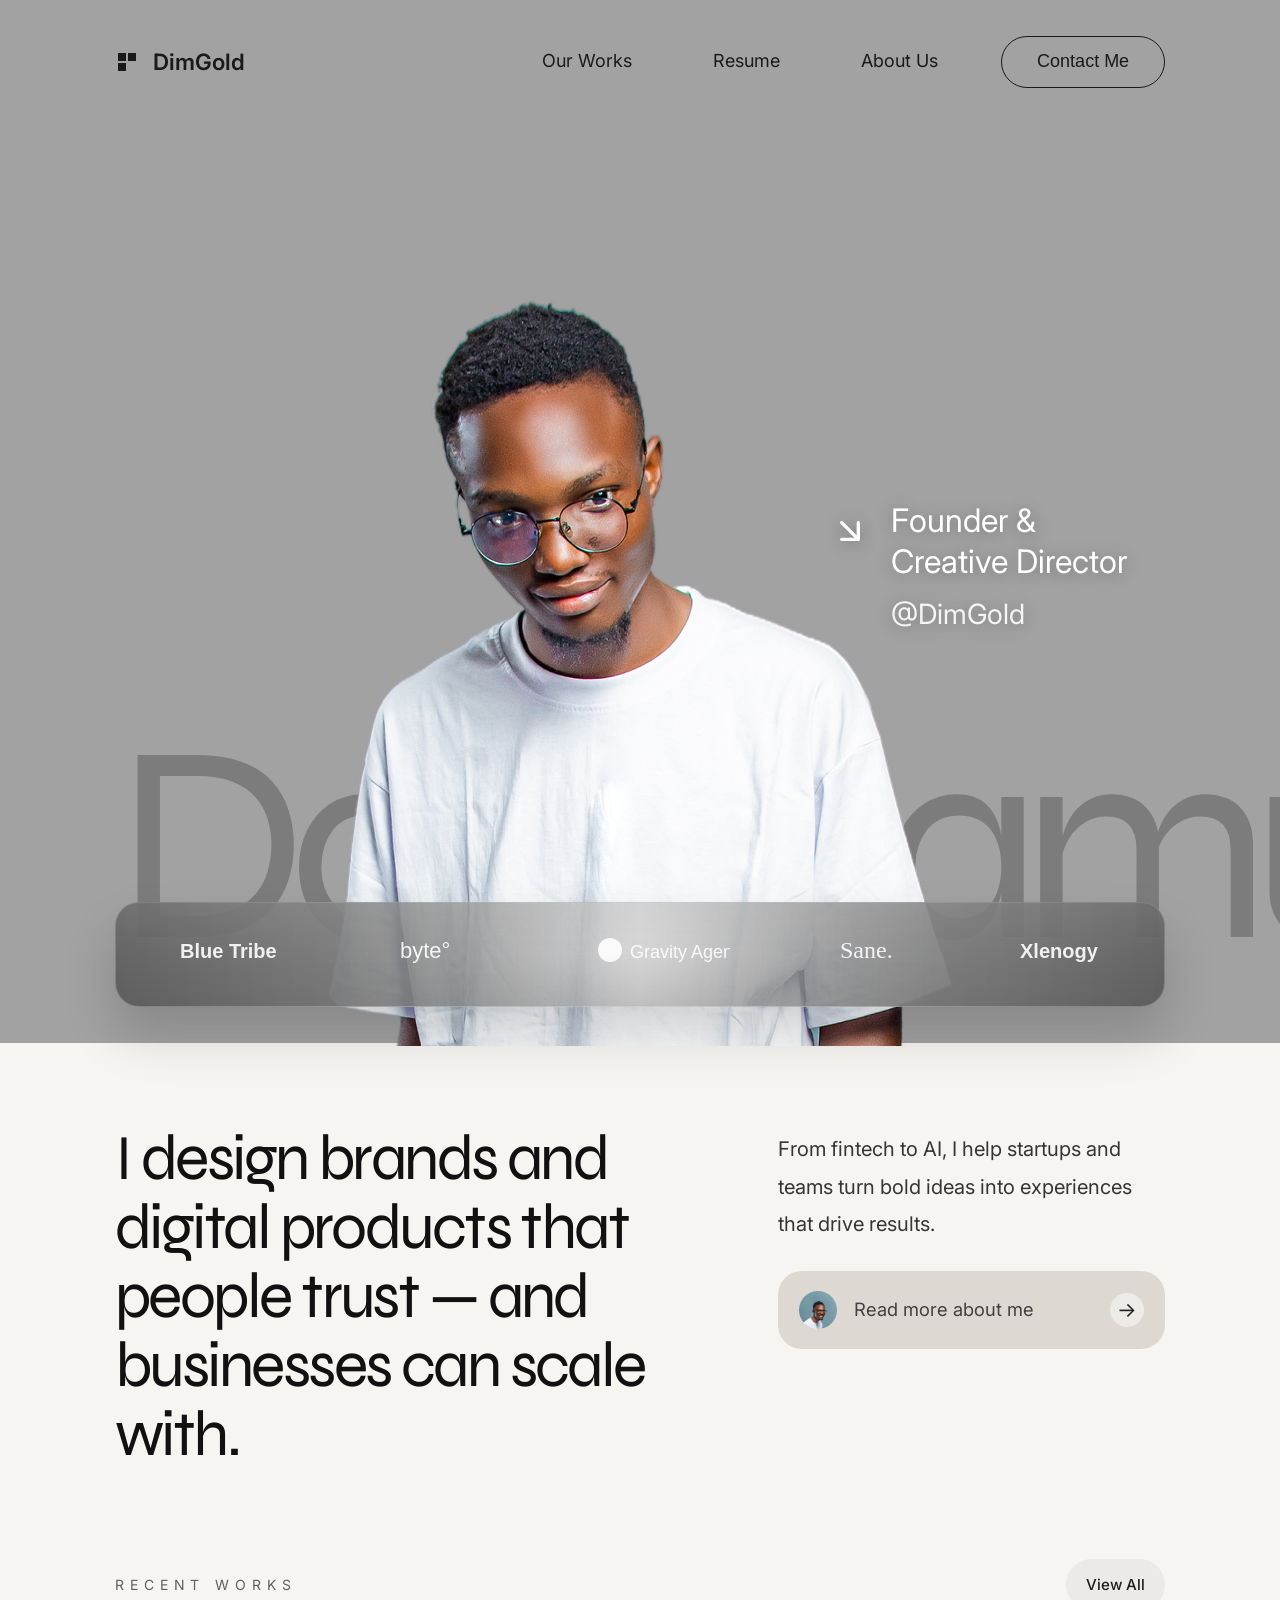
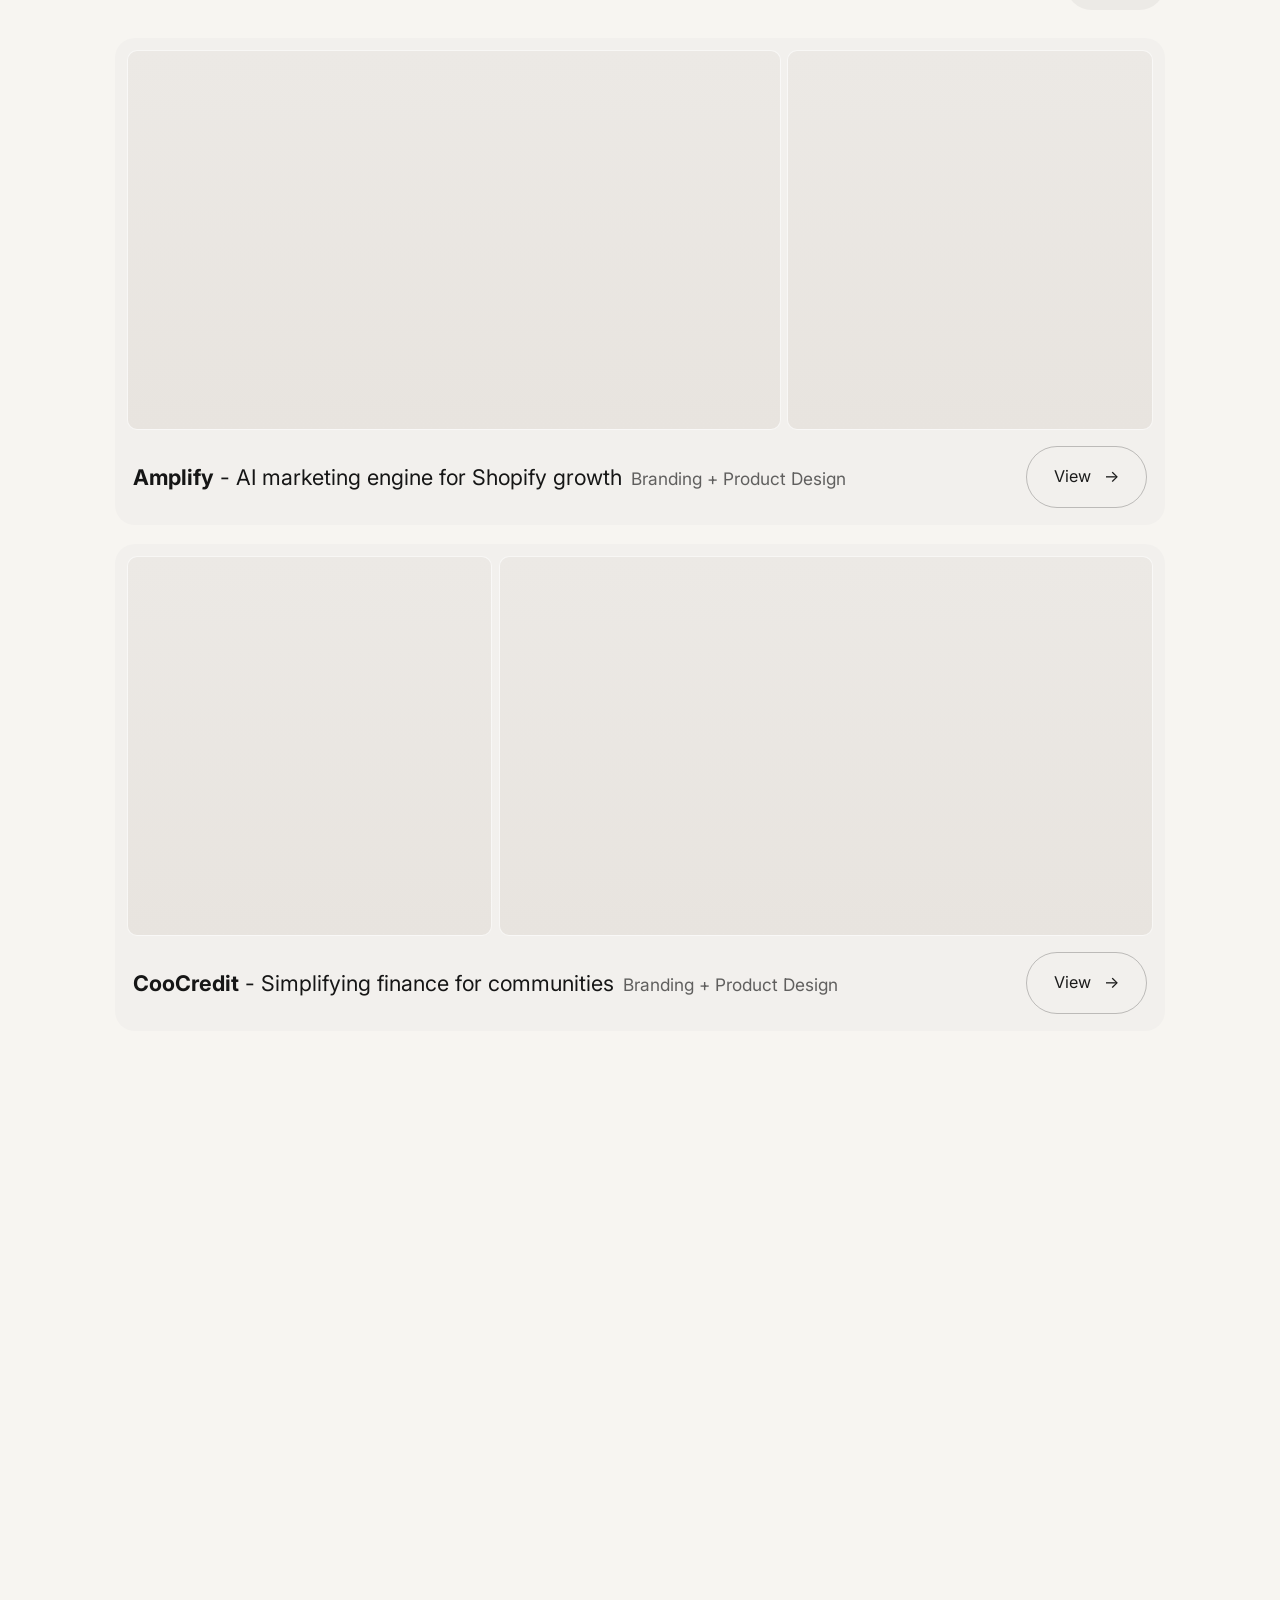
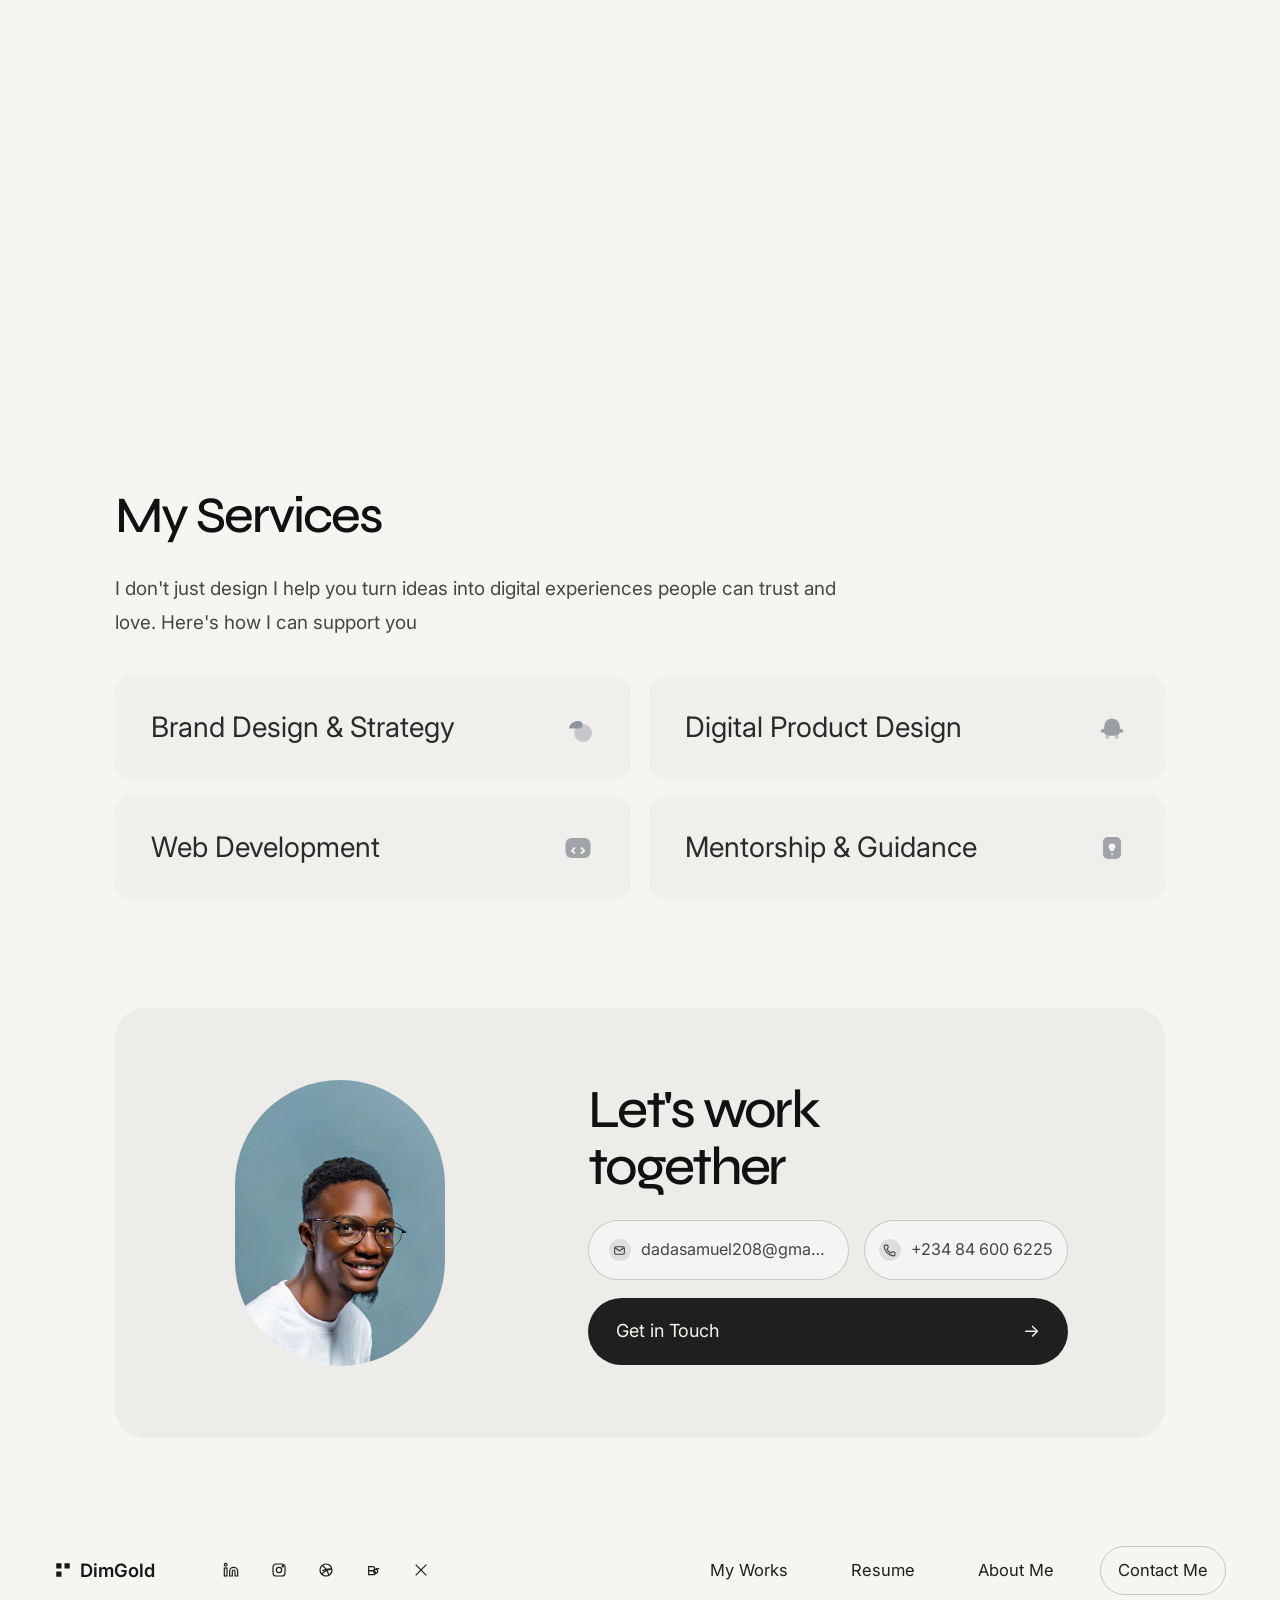
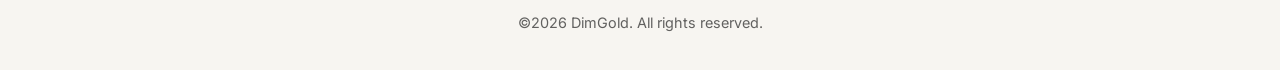
==== commit 0b412736: "Update homepage layout and interactions" ====
--- a/index.html
+++ b/index.html
@@ -9,7 +9,7 @@
     <link href="https://fonts.googleapis.com/css2?family=Syne:wght@400;600;700;800&family=Inter:wght@300;400;500&display=swap" rel="stylesheet">
     <link href="https://api.fontshare.com/v2/css?f[]=satoshi@400&display=swap" rel="stylesheet">
 </head>
-<body>
+<body class="home-page">
     <div class="container">
         <!-- Header / Navigation -->
         <header class="header">
--- a/style.css
+++ b/style.css
@@ -29,6 +29,11 @@
     overflow-x: hidden;
 }
 
+.home-page {
+    --page-max-width: 1280px;
+    --page-gutter: clamp(5.5rem, 9vw, 11rem);
+}
+
 .container {
     max-width: 100vw;
     min-height: 100vh;
@@ -96,7 +101,7 @@
     position: relative;
     overflow: hidden;
     isolation: isolate;
-    transition: color 0.45s cubic-bezier(0.22, 1, 0.36, 1);
+    transition: color 0.9s cubic-bezier(0.22, 1, 0.36, 1);
 }
 
 .nav a::before {
@@ -109,7 +114,7 @@
     border-radius: 50%;
     background: var(--btn-fill-color);
     transform: translate(-50%, 0);
-    transition: transform 0.6s cubic-bezier(0.22, 1, 0.36, 1);
+    transition: transform 1.15s cubic-bezier(0.22, 1, 0.36, 1) 0.08s;
     z-index: -1;
 }
 
@@ -134,7 +139,7 @@
     position: relative;
     overflow: hidden;
     isolation: isolate;
-    transition: color 0.45s cubic-bezier(0.22, 1, 0.36, 1), border-color 0.45s cubic-bezier(0.22, 1, 0.36, 1);
+    transition: color 0.9s cubic-bezier(0.22, 1, 0.36, 1), border-color 0.9s cubic-bezier(0.22, 1, 0.36, 1);
 }
 
 .contact-btn::before {
@@ -147,7 +152,7 @@
     border-radius: 50%;
     background: var(--btn-fill-color);
     transform: translate(-50%, 0);
-    transition: transform 0.6s cubic-bezier(0.22, 1, 0.36, 1);
+    transition: transform 1.15s cubic-bezier(0.22, 1, 0.36, 1) 0.08s;
     z-index: -1;
 }
 
@@ -293,16 +298,16 @@
     width: min(100%, var(--page-max-width));
     background: linear-gradient(
         90deg,
-        rgba(72, 72, 72, 0.82) 0%,
-        rgba(108, 108, 108, 0.62) 30%,
-        rgba(160, 160, 160, 0.64) 50%,
-        rgba(108, 108, 108, 0.62) 70%,
-        rgba(72, 72, 72, 0.82) 100%
+        rgba(96, 96, 96, 0.92) 0%,
+        rgba(122, 122, 122, 0.88) 22%,
+        rgba(176, 176, 176, 0.72) 50%,
+        rgba(122, 122, 122, 0.88) 78%,
+        rgba(96, 96, 96, 0.92) 100%
     );
-    backdrop-filter: blur(34px);
-    -webkit-backdrop-filter: blur(34px);
-    border: 1px solid rgba(255, 255, 255, 0.1);
-    box-shadow: 0 18px 34px rgba(0, 0, 0, 0.16);
+    backdrop-filter: blur(320px) saturate(180%);
+    -webkit-backdrop-filter: blur(320px) saturate(180%);
+    border: 1px solid rgba(255, 255, 255, 0.18);
+    box-shadow: 0 28px 52px rgba(0, 0, 0, 0.16);
     padding: 33px 96px;
     border-radius: 24px;
     display: flex;
@@ -311,6 +316,25 @@
     height: 105px;
     flex-wrap: nowrap;
     justify-content: center;
+    position: relative;
+    overflow: hidden;
+}
+
+.company-strip::before {
+    content: "";
+    position: absolute;
+    inset: -20% 26%;
+    background: radial-gradient(circle, rgba(255, 255, 255, 0.42) 0%, rgba(255, 255, 255, 0.18) 28%, rgba(255, 255, 255, 0) 72%);
+    filter: blur(36px);
+    pointer-events: none;
+}
+
+.company-strip::after {
+    content: "";
+    position: absolute;
+    inset: 0;
+    background: linear-gradient(180deg, rgba(255, 255, 255, 0.08) 0%, rgba(255, 255, 255, 0) 48%, rgba(0, 0, 0, 0.08) 100%);
+    pointer-events: none;
 }
 
 .company-logo {
@@ -459,7 +483,7 @@
     position: relative;
     overflow: hidden;
     isolation: isolate;
-    transition: color 0.45s cubic-bezier(0.22, 1, 0.36, 1), border-color 0.45s cubic-bezier(0.22, 1, 0.36, 1);
+    transition: color 0.9s cubic-bezier(0.22, 1, 0.36, 1), border-color 0.9s cubic-bezier(0.22, 1, 0.36, 1);
 }
 
 .works-all::before {
@@ -472,7 +496,7 @@
     border-radius: 50%;
     background: var(--btn-fill-color);
     transform: translate(-50%, 0);
-    transition: transform 0.6s cubic-bezier(0.22, 1, 0.36, 1);
+    transition: transform 1.15s cubic-bezier(0.22, 1, 0.36, 1) 0.08s;
     z-index: -1;
 }
 
@@ -559,7 +583,7 @@
     position: relative;
     overflow: hidden;
     isolation: isolate;
-    transition: color 0.45s cubic-bezier(0.22, 1, 0.36, 1), border-color 0.45s cubic-bezier(0.22, 1, 0.36, 1);
+    transition: color 0.9s cubic-bezier(0.22, 1, 0.36, 1), border-color 0.9s cubic-bezier(0.22, 1, 0.36, 1);
 }
 
 .work-view::before {
@@ -572,7 +596,7 @@
     border-radius: 50%;
     background: var(--btn-fill-color);
     transform: translate(-50%, 0);
-    transition: transform 0.6s cubic-bezier(0.22, 1, 0.36, 1);
+    transition: transform 1.15s cubic-bezier(0.22, 1, 0.36, 1) 0.08s;
     z-index: -1;
 }
 
@@ -726,7 +750,7 @@
     border-radius: 30px;
     padding: 4rem 5.25rem;
     display: grid;
-    grid-template-columns: 230px minmax(0, 1fr);
+    grid-template-columns: 260px minmax(0, 1fr);
     justify-content: center;
     align-items: center;
     gap: 3.6rem;
@@ -735,8 +759,8 @@
 }
 
 .cta-photo {
-    width: 182px;
-    height: 248px;
+    width: 210px;
+    height: 286px;
     border-radius: 999px;
     overflow: hidden;
     background: #b9ced8;
@@ -754,6 +778,7 @@
     max-width: 540px;
     width: 100%;
     justify-self: start;
+    margin-left: 3rem;
 }
 
 .cta-content h2 {
@@ -795,7 +820,7 @@
     position: relative;
     overflow: hidden;
     isolation: isolate;
-    transition: color 0.45s cubic-bezier(0.22, 1, 0.36, 1), border-color 0.45s cubic-bezier(0.22, 1, 0.36, 1);
+    transition: color 0.9s cubic-bezier(0.22, 1, 0.36, 1), border-color 0.9s cubic-bezier(0.22, 1, 0.36, 1);
 }
 
 .cta-chip-email {
@@ -818,7 +843,7 @@
     border-radius: 50%;
     background: var(--btn-fill-color);
     transform: translate(-50%, 0);
-    transition: transform 0.6s cubic-bezier(0.22, 1, 0.36, 1);
+    transition: transform 1.15s cubic-bezier(0.22, 1, 0.36, 1) 0.08s;
     z-index: -1;
 }
 
@@ -865,7 +890,7 @@
     position: relative;
     overflow: hidden;
     isolation: isolate;
-    transition: color 0.45s cubic-bezier(0.22, 1, 0.36, 1);
+    transition: color 0.9s cubic-bezier(0.22, 1, 0.36, 1);
 }
 
 .cta-button::before {
@@ -878,7 +903,7 @@
     border-radius: 50%;
     background: var(--btn-fill-color);
     transform: translate(-50%, 0);
-    transition: transform 0.6s cubic-bezier(0.22, 1, 0.36, 1);
+    transition: transform 1.15s cubic-bezier(0.22, 1, 0.36, 1) 0.08s;
     z-index: -1;
 }
 
@@ -951,7 +976,7 @@
     position: relative;
     overflow: hidden;
     isolation: isolate;
-    transition: color 0.45s cubic-bezier(0.22, 1, 0.36, 1);
+    transition: color 0.9s cubic-bezier(0.22, 1, 0.36, 1);
 }
 
 .footer-links a::before {
@@ -964,7 +989,7 @@
     border-radius: 50%;
     background: var(--btn-fill-color);
     transform: translate(-50%, 0);
-    transition: transform 0.6s cubic-bezier(0.22, 1, 0.36, 1);
+    transition: transform 1.15s cubic-bezier(0.22, 1, 0.36, 1) 0.08s;
     z-index: -1;
 }
 
@@ -989,7 +1014,7 @@
     position: relative;
     overflow: hidden;
     isolation: isolate;
-    transition: color 0.45s cubic-bezier(0.22, 1, 0.36, 1), border-color 0.45s cubic-bezier(0.22, 1, 0.36, 1);
+    transition: color 0.9s cubic-bezier(0.22, 1, 0.36, 1), border-color 0.9s cubic-bezier(0.22, 1, 0.36, 1);
 }
 
 .footer-contact::before {
@@ -1002,7 +1027,7 @@
     border-radius: 50%;
     background: var(--btn-fill-color);
     transform: translate(-50%, 0);
-    transition: transform 0.6s cubic-bezier(0.22, 1, 0.36, 1);
+    transition: transform 1.15s cubic-bezier(0.22, 1, 0.36, 1) 0.08s;
     z-index: -1;
 }
 
@@ -1905,6 +1930,7 @@
 
     .cta-content {
         justify-self: center;
+        margin-left: 0;
         display: flex;
         flex-direction: column;
         align-items: center;
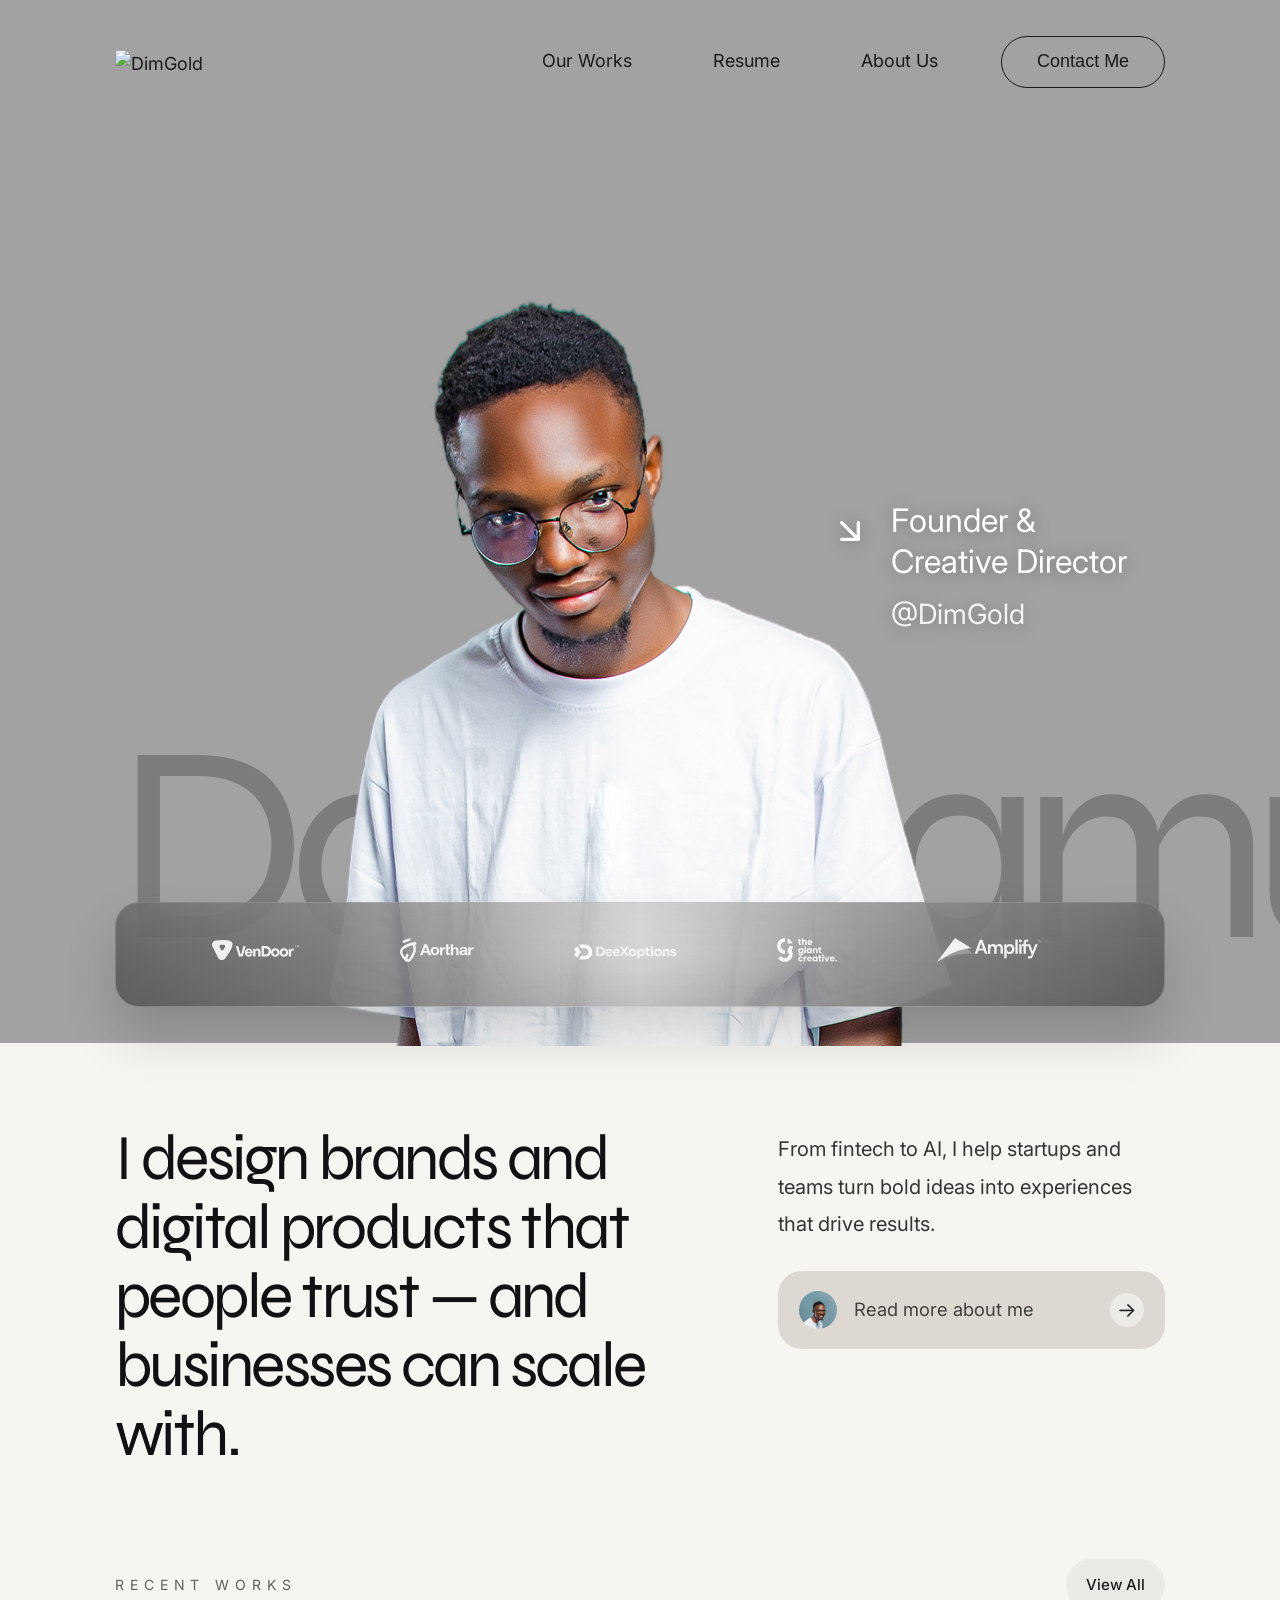
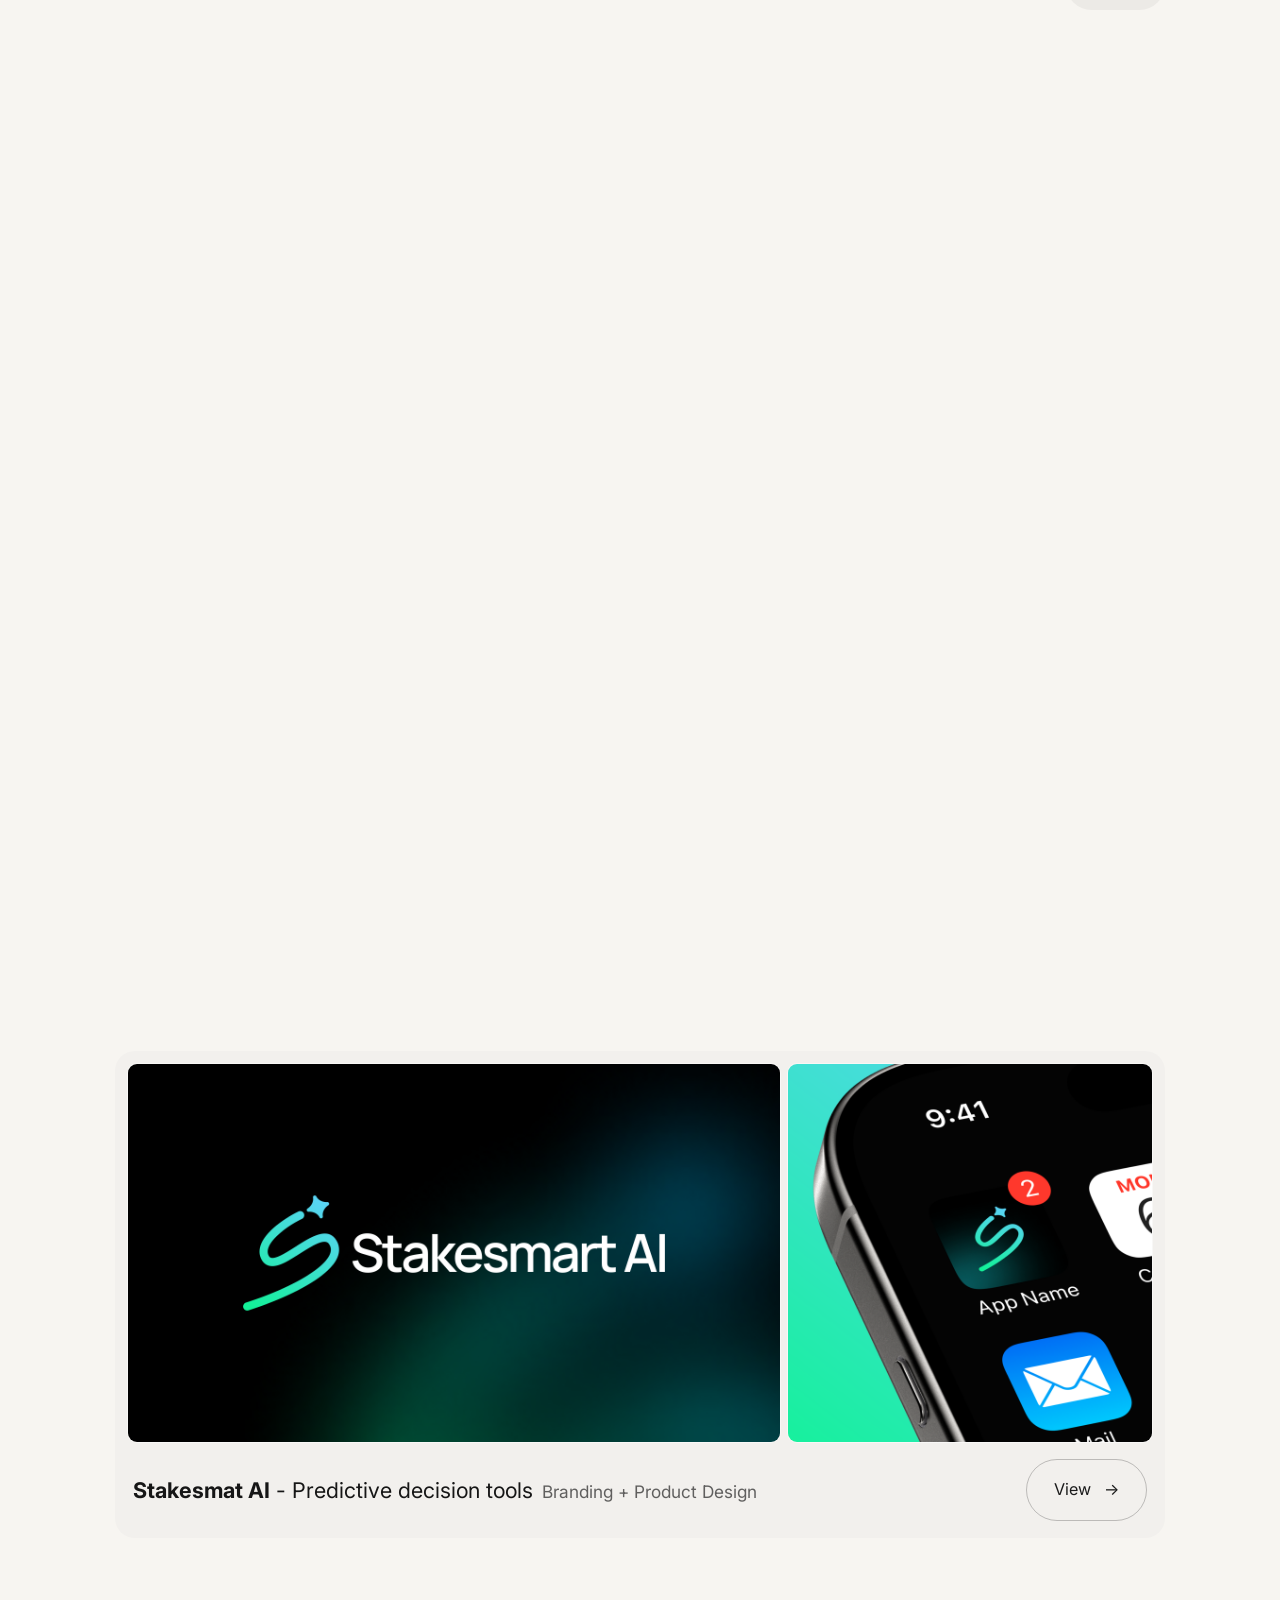
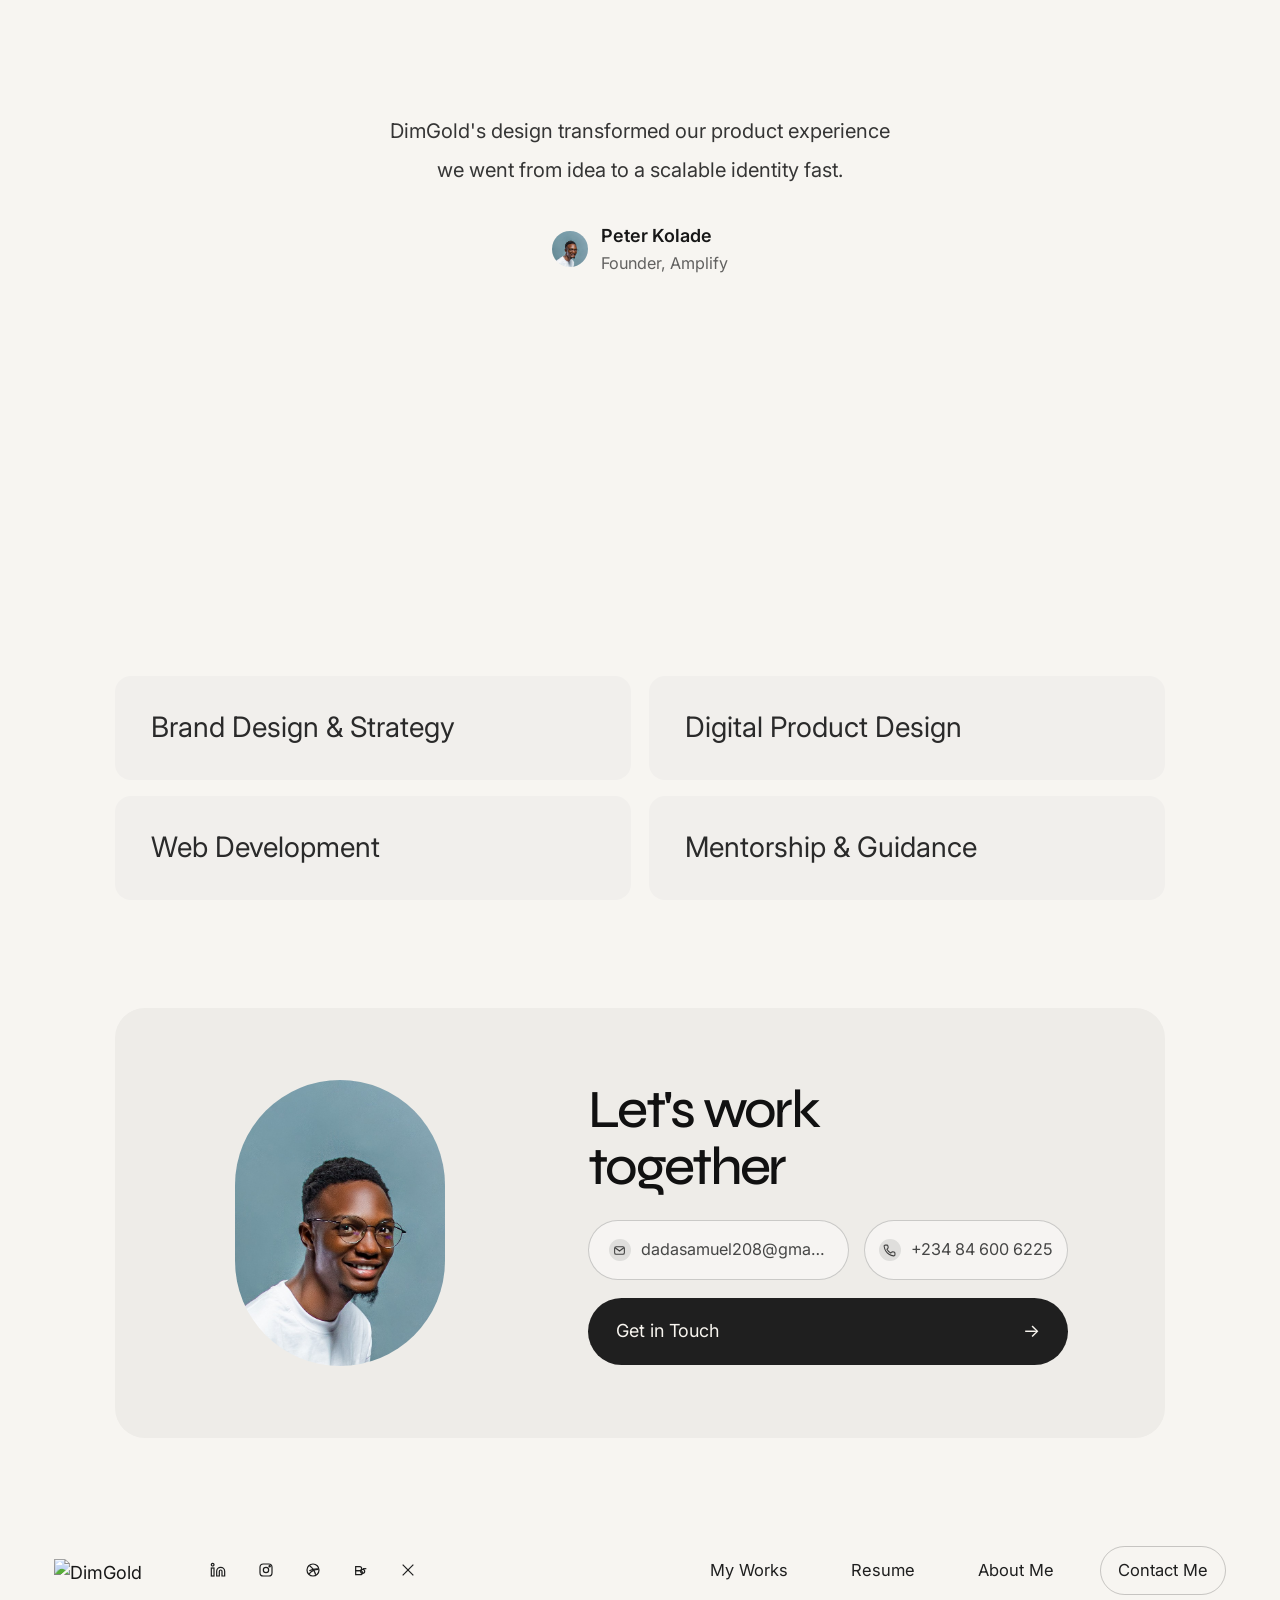
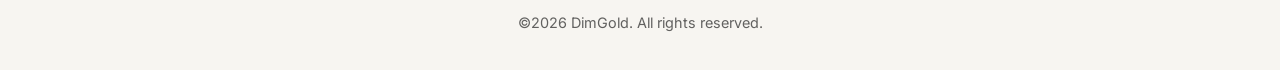
==== commit faa1a02b: "Update site: thumbnails + coming-soon template" ====
--- a/index.html
+++ b/index.html
@@ -11,25 +11,30 @@
 </head>
 <body class="home-page">
     <div class="container">
-        <!-- Header / Navigation -->
         <header class="header">
-            <div class="logo">
-                <svg width="24" height="24" viewBox="0 0 24 24" fill="none">
-                    <rect x="3" y="3" width="8" height="8" fill="currentColor"/>
-                    <rect x="13" y="3" width="8" height="8" fill="currentColor"/>
-                    <rect x="3" y="13" width="8" height="8" fill="currentColor"/>
-                </svg>
-                <span>DimGold</span>
-            </div>
-            <nav class="nav">
+            <div class="header-brand">
+                <div class="logo">
+                    <img src="logo/logo.svg" alt="DimGold">
+                </div>
+                <button class="menu-toggle" type="button" aria-expanded="false" aria-controls="site-nav" aria-label="Open menu">
+                    <span></span>
+                    <span></span>
+                    <span></span>
+                </button>
+            </div>
+            <nav class="nav" id="site-nav">
+                <button class="nav-close" type="button" aria-label="Close menu" data-close-nav="true" onclick="window.closeMobileNav && window.closeMobileNav()">
+                    <span aria-hidden="true">&larr;</span>
+                    <span>Back</span>
+                </button>
                 <a href="selected-works.html">Our Works</a>
                 <a href="#resume">Resume</a>
                 <a href="about.html">About Us</a>
                 <button class="contact-btn">Contact Me</button>
             </nav>
+            <button class="nav-backdrop" type="button" aria-label="Close menu"></button>
         </header>
 
-        <!-- Hero Section -->
         <section class="hero">
             <div class="hero-content">
                 <div class="hero-image">
@@ -53,39 +58,47 @@
             </div>
         </section>
 
-        <!-- Company Logos -->
         <section class="companies">
             <div class="company-strip">
-                <div class="company-logo">
-                    <svg width="120" height="40" viewBox="0 0 120 40">
-                        <text x="10" y="28" font-family="Arial, sans-serif" font-size="20" font-weight="bold" fill="white">Blue Tribe</text>
-                    </svg>
-                </div>
-                <div class="company-logo">
-                    <svg width="100" height="40" viewBox="0 0 100 40">
-                        <text x="10" y="28" font-family="Arial, sans-serif" font-size="22" font-weight="300" fill="white">byte°</text>
-                    </svg>
-                </div>
-                <div class="company-logo">
-                    <svg width="140" height="40" viewBox="0 0 140 40">
-                        <circle cx="20" cy="20" r="12" fill="white"/>
-                        <text x="40" y="28" font-family="Arial, sans-serif" font-size="18" font-weight="500" fill="white">Gravity Agency</text>
-                    </svg>
-                </div>
-                <div class="company-logo">
-                    <svg width="80" height="40" viewBox="0 0 80 40">
-                        <text x="10" y="28" font-family="Georgia, serif" font-size="24" font-weight="400" fill="white">Sane.</text>
-                    </svg>
-                </div>
-                <div class="company-logo">
-                    <svg width="100" height="40" viewBox="0 0 100 40">
-                        <text x="10" y="28" font-family="Arial, sans-serif" font-size="20" font-weight="600" fill="white">Xlenogy</text>
-                    </svg>
-                </div>
-            </div>
-        </section>
-
-        <!-- Intro Section -->
+                <div class="company-marquee">
+                    <div class="company-track">
+                        <div class="company-logo">
+                            <img src="company_strip/Logo 1.svg" alt="Logo 1">
+                        </div>
+                        <div class="company-logo">
+                            <img src="company_strip/Logo 2.svg" alt="Logo 2">
+                        </div>
+                        <div class="company-logo">
+                            <img src="company_strip/Logo 3.svg" alt="Logo 3">
+                        </div>
+                        <div class="company-logo">
+                            <img src="company_strip/Logo 4.svg" alt="Logo 4">
+                        </div>
+                        <div class="company-logo">
+                            <img src="company_strip/Logo 5.svg" alt="Logo 5">
+                        </div>
+                    </div>
+                    <div class="company-track" aria-hidden="true">
+                        <div class="company-logo">
+                            <img src="company_strip/Logo 6.svg" alt="Logo 6">
+                        </div>
+                        <div class="company-logo">
+                            <img src="company_strip/Logo 7.svg" alt="Logo 7">
+                        </div>
+                        <div class="company-logo">
+                            <img src="company_strip/Logo 8.svg" alt="Logo 8">
+                        </div>
+                        <div class="company-logo">
+                            <img src="company_strip/Logo 9.svg" alt="Logo 9">
+                        </div>
+                        <div class="company-logo">
+                            <img src="company_strip/Logo 10.svg" alt="Logo 10">
+                        </div>
+                    </div>
+                </div>
+            </div>
+        </section>
+
         <section class="intro-section">
             <div class="intro-grid">
                 <div class="intro-heading">
@@ -95,7 +108,7 @@
                     <p class="intro-copy">From fintech to AI, I help startups and teams turn bold ideas into experiences that drive results.</p>
                     <a class="about-card" href="about.html" aria-label="Read more about me">
                         <div class="about-avatar" aria-hidden="true">
-                            <img src="41825722d151607266d130a5b54d890582ec33f3 copy.jpg" alt="">
+                            <img src="worktg.jpg" alt="">
                         </div>
                         <span class="about-card-text">Read more about me</span>
                         <span class="about-arrow" aria-hidden="true">&rarr;</span>
@@ -111,15 +124,19 @@
             </div>
             <div class="works-panel">
                 <div class="works-gallery">
-                    <div class="work-frame"></div>
-                    <div class="work-frame"></div>
+                    <div class="work-frame">
+                        <img src="thumbnail/jollofspace_1.png" alt="Jollofspace thumbnail">
+                    </div>
+                    <div class="work-frame">
+                        <img src="thumbnail/jollofspace_2.png" alt="Jollofspace thumbnail">
+                    </div>
                 </div>
                 <div class="works-footer">
                     <div class="works-meta">
-                        <p class="work-title"><strong>Amplify</strong> - AI marketing engine for Shopify growth</p>
+                        <p class="work-title"><strong>Jollofspace</strong> - Community & social collaboration</p>
                         <p class="work-category">Branding + Product Design</p>
                     </div>
-                    <a class="work-view" href="#works">
+                    <a class="work-view" href="coming-soon.html?p=jollofspace">
                         <span>View</span>
                         <span aria-hidden="true">&rarr;</span>
                     </a>
@@ -127,15 +144,19 @@
             </div>
             <div class="works-panel works-panel-alt">
                 <div class="works-gallery works-gallery-alt">
-                    <div class="work-frame"></div>
-                    <div class="work-frame"></div>
+                    <div class="work-frame">
+                        <img src="thumbnail/coocredit_1.png" alt="CooCredit thumbnail">
+                    </div>
+                    <div class="work-frame">
+                        <img src="thumbnail/coocredit_2.png" alt="CooCredit thumbnail">
+                    </div>
                 </div>
                 <div class="works-footer">
                     <div class="works-meta">
                         <p class="work-title"><strong>CooCredit</strong> - Simplifying finance for communities</p>
                         <p class="work-category">Branding + Product Design</p>
                     </div>
-                    <a class="work-view" href="#works">
+                    <a class="work-view" href="coming-soon.html?p=coocredit">
                         <span>View</span>
                         <span aria-hidden="true">&rarr;</span>
                     </a>
@@ -143,15 +164,19 @@
             </div>
             <div class="works-panel">
                 <div class="works-gallery">
-                    <div class="work-frame"></div>
-                    <div class="work-frame"></div>
+                    <div class="work-frame">
+                        <img src="thumbnail/stake_1.png" alt="Stakesmat AI thumbnail">
+                    </div>
+                    <div class="work-frame">
+                        <img src="thumbnail/stake_2.png" alt="Stakesmat AI thumbnail">
+                    </div>
                 </div>
                 <div class="works-footer">
                     <div class="works-meta">
-                        <p class="work-title"><strong>Swiftly Rescue</strong> - Roadside assistance, reimagined</p>
+                        <p class="work-title"><strong>Stakesmat AI</strong> - Predictive decision tools</p>
                         <p class="work-category">Branding + Product Design</p>
                     </div>
-                    <a class="work-view" href="#works">
+                    <a class="work-view" href="coming-soon.html?p=stakesmat">
                         <span>View</span>
                         <span aria-hidden="true">&rarr;</span>
                     </a>
@@ -164,7 +189,7 @@
                 <p class="testimonial-copy">DimGold's design transformed our product experience we went from idea to a scalable identity fast.</p>
                 <div class="testimonial-person">
                     <div class="testimonial-avatar" aria-hidden="true">
-                        <img src="41825722d151607266d130a5b54d890582ec33f3 copy.jpg" alt="">
+                        <img src="worktg.jpg" alt="">
                     </div>
                     <div class="testimonial-meta">
                         <p class="testimonial-name">Peter Kolade</p>
@@ -183,40 +208,25 @@
                 <article class="service-card">
                     <p>Brand Design &amp; Strategy</p>
                     <span class="service-icon" aria-hidden="true">
-                        <svg width="34" height="34" viewBox="0 0 34 34" fill="none">
-                            <circle cx="22" cy="22" r="9" fill="#c5c7cb"/>
-                            <path d="M8 18.5c0-4.694 3.806-8.5 8.5-8.5h1.3c2.044 0 3.7 1.656 3.7 3.7 0 2.044-1.656 3.7-3.7 3.7H8v1.1z" fill="#8e949b"/>
-                        </svg>
+                        <img src="logo/brand_design.svg" alt="">
                     </span>
                 </article>
                 <article class="service-card">
                     <p>Digital Product Design</p>
                     <span class="service-icon" aria-hidden="true">
-                        <svg width="34" height="34" viewBox="0 0 34 34" fill="none">
-                            <path d="M17 7.5a7.8 7.8 0 0 1 7.8 7.8v2.6h1.5a1.9 1.9 0 1 1 0 3.8h-1.7a3.8 3.8 0 0 1-3.7 3h-7.8a3.8 3.8 0 0 1-3.7-3H7.7a1.9 1.9 0 1 1 0-3.8h1.5v-2.6A7.8 7.8 0 0 1 17 7.5z" fill="#9ba0a6"/>
-                            <circle cx="12.2" cy="26.3" r="2" fill="#c5c7cb"/>
-                            <circle cx="21.8" cy="26.3" r="2" fill="#c5c7cb"/>
-                        </svg>
+                        <img src="logo/digital_product.svg" alt="">
                     </span>
                 </article>
                 <article class="service-card">
                     <p>Web Development</p>
                     <span class="service-icon" aria-hidden="true">
-                        <svg width="34" height="34" viewBox="0 0 34 34" fill="none">
-                            <rect x="4.5" y="7" width="25" height="20" rx="6" fill="#a0a4a9"/>
-                            <path d="M13.5 17l-2.8 2.8L13.5 22" stroke="#f4f3f0" stroke-width="1.8" stroke-linecap="round" stroke-linejoin="round"/>
-                            <path d="M20.5 17l2.8 2.8L20.5 22" stroke="#f4f3f0" stroke-width="1.8" stroke-linecap="round" stroke-linejoin="round"/>
-                        </svg>
+                        <img src="logo/web_development.svg" alt="">
                     </span>
                 </article>
                 <article class="service-card">
                     <p>Mentorship &amp; Guidance</p>
                     <span class="service-icon" aria-hidden="true">
-                        <svg width="34" height="34" viewBox="0 0 34 34" fill="none">
-                            <rect x="8" y="6" width="18" height="22" rx="5" fill="#a0a4a9"/>
-                            <path d="M17 12.5c1.9 0 3.4 1.4 3.4 3.2 0 1.1-.6 2-1.5 2.6v1.7h-3.8v-1.7c-.9-.5-1.5-1.5-1.5-2.6 0-1.8 1.5-3.2 3.4-3.2z" fill="#f4f3f0"/>
-                            <path d="M17 23.2h.1" stroke="#f4f3f0" stroke-width="1.8" stroke-linecap="round"/>
-                        </svg>
+                        <img src="logo/mentorship.svg" alt="">
                     </span>
                 </article>
             </div>
@@ -225,7 +235,7 @@
         <section class="cta-section" id="contact">
             <div class="cta-panel">
                 <div class="cta-photo">
-                    <img src="41825722d151607266d130a5b54d890582ec33f3 copy.jpg" alt="DimGold portrait">
+                    <img src="worktg.jpg" alt="DimGold portrait">
                 </div>
                 <div class="cta-content">
                     <h2>Let's work<br>together</h2>
@@ -259,12 +269,7 @@
         <footer class="footer">
             <div class="footer-top">
                 <a class="footer-brand" href="#">
-                    <svg width="18" height="18" viewBox="0 0 24 24" fill="none" aria-hidden="true">
-                        <rect x="3" y="3" width="7" height="7" fill="currentColor"/>
-                        <rect x="14" y="3" width="7" height="7" fill="currentColor"/>
-                        <rect x="3" y="14" width="7" height="7" fill="currentColor"/>
-                    </svg>
-                    <span>DimGold</span>
+                    <img src="logo.svg" alt="DimGold">
                 </a>
 
                 <div class="footer-socials" aria-label="Social media links">
--- a/style.css
+++ b/style.css
@@ -68,17 +68,59 @@
     z-index: 100;
 }
 
+.header-brand {
+    display: flex;
+    align-items: center;
+}
+
 .logo {
     display: flex;
     align-items: center;
-    gap: 0.75rem;
-    font-size: 1.25rem;
-    font-weight: 600;
     color: var(--text-dark);
 }
 
-.logo svg {
+.logo img {
+    display: block;
+    width: auto;
+    height: 24px;
+}
+
+.menu-toggle,
+.nav-backdrop,
+.nav-close {
+    display: none;
+}
+
+.menu-toggle {
+    width: 44px;
+    height: 44px;
+    border: 1px solid rgba(26, 26, 26, 0.16);
+    border-radius: 999px;
+    background: rgba(255, 255, 255, 0.24);
+    align-items: center;
+    justify-content: center;
+    gap: 0.22rem;
+    cursor: pointer;
+}
+
+.menu-toggle span {
+    display: block;
+    width: 4px;
+    height: 4px;
+    border-radius: 999px;
+    background: var(--text-dark);
+}
+
+.nav-close {
+    border: 0;
+    background: transparent;
     color: var(--text-dark);
+    font: inherit;
+    align-items: center;
+    justify-content: flex-start;
+    gap: 0.55rem;
+    padding: 0.25rem 0 0.8rem;
+    cursor: pointer;
 }
 
 .nav {
@@ -342,6 +384,40 @@
     transition: opacity 0.3s ease;
 }
 
+.company-marquee,
+.company-track {
+    display: flex;
+    align-items: center;
+}
+
+.company-marquee {
+    width: 100%;
+    display: flex;
+    gap: 2rem;
+    overflow: hidden;
+    white-space: nowrap;
+    position: relative;
+}
+
+.company-track {
+    gap: 100px;
+    flex-shrink: 0;
+    animation: companyMarqueeScroll 16s linear infinite;
+}
+
+.company-track[aria-hidden="true"] {
+    display: flex;
+}
+
+@keyframes companyMarqueeScroll {
+    from {
+        transform: translateX(0);
+    }
+    to {
+        transform: translateX(-100%);
+    }
+}
+
 .company-logo:hover {
     opacity: 1;
 }
@@ -531,6 +607,14 @@
     position: relative;
 }
 
+.work-frame img {
+    width: 100%;
+    height: 100%;
+    object-fit: cover;
+    object-position: center;
+    display: block;
+}
+
 .works-gallery-alt {
     grid-template-columns: 0.95fr 1.7fr;
 }
@@ -621,7 +705,7 @@
 
 .about-works-testimonials-section .works-testimonials-head,
 .about-works-testimonials-section .works-testimonials-grid {
-    width: min(100%, var(--page-max-width));
+    width: min(100%, var(--about-content-width));
     margin-left: auto;
     margin-right: auto;
 }
@@ -932,11 +1016,14 @@
 .footer-brand {
     display: inline-flex;
     align-items: center;
-    gap: 0.45rem;
     text-decoration: none;
     color: #181818;
-    font-size: 1.02rem;
-    font-weight: 600;
+}
+
+.footer-brand img {
+    display: block;
+    width: auto;
+    height: 22px;
 }
 
 .footer-socials {
@@ -1171,9 +1258,40 @@
     padding-top: 5.5rem;
 }
 
+.project-hero-image {
+    position: absolute;
+    inset: auto 0 0 auto;
+    width: min(100%, 780px);
+    height: auto;
+    object-fit: cover;
+    display: block;
+}
+
+.project-gallery-section {
+    background: #ededeb;
+    padding: 2rem var(--page-gutter) 6rem;
+}
+
+.project-gallery-grid {
+    width: min(100%, var(--page-max-width));
+    margin: 0 auto;
+    display: grid;
+    grid-template-columns: repeat(3, minmax(0, 1fr));
+    gap: 1.2rem;
+}
+
+.project-gallery-grid img {
+    width: 100%;
+    height: 320px;
+    object-fit: cover;
+    display: block;
+    border-radius: 18px;
+}
+
 /* About Page */
 .about-page {
     background: #f7f5f1;
+    --about-content-width: 1420px;
 }
 
 .about-hero {
@@ -1182,8 +1300,12 @@
 }
 
 .about-hero-inner {
-    width: min(100%, var(--page-max-width));
+    width: min(100%, var(--about-content-width));
     margin: 0 auto;
+}
+
+.about-hero-inner > * {
+    width: 100%;
 }
 
 .about-hero h1 {
@@ -1198,17 +1320,17 @@
 
 .about-hero-card {
     position: relative;
-    border-radius: 20px;
+    border-radius: 28px;
     overflow: visible;
-    min-height: 530px;
-    padding-top: 5.9rem;
+    min-height: 720px;
+    padding-top: 7.8rem;
 }
 
 .about-hero-card::before {
     content: "";
     position: absolute;
-    inset: 5.9rem 0 0;
-    border-radius: 20px;
+    inset: 7.8rem 0 0;
+    border-radius: 28px;
     background: #7f9fad;
     z-index: 0;
 }
@@ -1216,27 +1338,29 @@
 .about-hero-figure {
     position: absolute;
     left: 50%;
+    top: 5px;
     bottom: 0;
     transform: translateX(-50%);
-    width: min(88%, 920px);
-    height: auto;
+    width: min(100%, 900px);
+    max-width: min(100%, 900px);
     z-index: 1;
 }
 
 .about-hero-card img {
-    position: relative;
-    left: auto;
-    bottom: auto;
-    transform: none;
+    position: absolute;
     width: 100%;
-    height: auto;
+    height: 100%;
+    object-fit: cover;
+    object-position: center 15%;
     display: block;
+    left: 0;
+    top: 0;
 }
 
 .about-hero-overlay {
     position: absolute;
-    left: 4.2rem;
-    top: 12rem;
+    left: 5rem;
+    top: 14rem;
     color: white;
     display: flex;
     flex-direction: column;
@@ -1257,12 +1381,13 @@
 }
 
 .about-story-inner {
-    width: min(100%, var(--page-max-width));
+    width: min(100%, var(--about-content-width));
     margin: 0 auto;
 }
 
 .about-story-copy {
-    max-width: 1040px;
+    width: 100%;
+    max-width: none;
 }
 
 .about-story-copy h2 {
@@ -1275,7 +1400,7 @@
 }
 
 .about-story-copy p {
-    max-width: 1000px;
+    max-width: none;
     font-size: 1.12rem;
     line-height: 1.95;
     color: var(--text-muted-strong);
@@ -1287,9 +1412,19 @@
 
 .about-services-section {
     padding-top: 0;
-    width: min(100%, var(--page-max-width));
+    width: auto;
     margin: 0 auto;
     transform: none;
+}
+
+.about-page .about-services-section > * {
+    width: min(100%, var(--about-content-width));
+    margin-left: auto;
+    margin-right: auto;
+}
+
+.about-page .cta-panel {
+    max-width: var(--about-content-width);
 }
 
 .about-services-head {
@@ -1319,12 +1454,16 @@
 }
 
 .why-design-inner {
-    width: min(100%, var(--page-max-width));
+    width: min(100%, var(--about-content-width));
     margin: 0 auto;
     display: grid;
     grid-template-columns: minmax(280px, 0.88fr) minmax(320px, 0.92fr);
     align-items: center;
     gap: clamp(2.5rem, 7vw, 7rem);
+}
+
+.why-design-copy {
+    width: 100%;
 }
 
 .why-design-copy h2 {
@@ -1337,18 +1476,26 @@
 }
 
 .why-design-copy p {
-    max-width: 470px;
+    max-width: 620px;
     font-size: 1.08rem;
     line-height: 1.95;
     color: var(--text-muted-strong);
 }
 
 .why-design-frame {
-    width: min(100%, 420px);
+    width: min(100%, 520px);
     aspect-ratio: 1 / 1;
     justify-self: end;
     border-radius: 18px;
     background: #efedeb;
+    overflow: hidden;
+}
+
+.why-design-frame img {
+    width: 100%;
+    height: 100%;
+    display: block;
+    object-fit: cover;
 }
 
 .about-grid-section {
@@ -1357,7 +1504,7 @@
 }
 
 .about-grid-inner {
-    width: min(100%, var(--page-max-width));
+    width: min(100%, var(--about-content-width));
     margin: 0 auto;
     display: grid;
     grid-template-columns: minmax(320px, 0.98fr) minmax(320px, 0.92fr);
@@ -1365,13 +1512,17 @@
     gap: clamp(2.5rem, 6vw, 6.5rem);
 }
 
+.about-grid-copy {
+    width: 100%;
+}
+
 .about-grid-section-right {
     padding-top: 2rem;
     padding-bottom: 7rem;
 }
 
 .about-grid-frames {
-    width: min(100%, 430px);
+    width: min(100%, 520px);
     display: grid;
     grid-template-columns: repeat(2, minmax(0, 1fr));
     gap: 8px;
@@ -1380,6 +1531,14 @@
 .about-grid-frame {
     border-radius: 16px;
     background: #efedeb;
+    overflow: hidden;
+}
+
+.about-grid-frame img {
+    width: 100%;
+    height: 100%;
+    display: block;
+    object-fit: cover;
 }
 
 .about-grid-frame-large {
@@ -1633,17 +1792,92 @@
         font-size: 15px;
     }
 
+    .home-page,
+    .works-page,
+    .about-page,
+    .project-page {
+        --page-gutter: 1.25rem;
+    }
+
     .header {
         width: min(calc(100% - (var(--page-gutter) * 2)), var(--page-max-width));
         padding: 1.5rem 0;
+        flex-direction: row;
+        align-items: flex-start;
+        z-index: 250;
+    }
+
+    .header-brand {
+        width: 100%;
+        justify-content: space-between;
+        gap: 1rem;
+    }
+
+    .menu-toggle {
+        display: inline-flex;
+        flex-shrink: 0;
+        position: relative;
+        z-index: 260;
+    }
+
+    .nav {
+        position: fixed;
+        top: 0;
+        right: 0;
+        width: min(82vw, 320px);
+        height: 100dvh;
+        padding: 6.5rem 1.25rem 1.5rem;
+        background: rgba(247, 245, 241, 0.97);
+        backdrop-filter: blur(18px);
+        -webkit-backdrop-filter: blur(18px);
+        border-left: 1px solid rgba(26, 26, 26, 0.08);
+        box-shadow: -24px 0 50px rgba(0, 0, 0, 0.16);
         flex-direction: column;
-        gap: 1.5rem;
-    }
-    
-    .nav {
-        flex-wrap: wrap;
-        justify-content: center;
-        gap: 1.5rem;
+        align-items: stretch;
+        gap: 0.75rem;
+        transform: translateX(100%);
+        transition: transform 0.35s cubic-bezier(0.22, 1, 0.36, 1);
+        z-index: 240;
+    }
+
+    .nav.is-open {
+        transform: translateX(0);
+    }
+
+    body.nav-open .menu-toggle {
+        opacity: 0;
+        pointer-events: none;
+    }
+
+    .nav a,
+    .nav .contact-btn {
+        width: 100%;
+        justify-content: flex-start;
+    }
+
+    .nav-close {
+        display: inline-flex;
+    }
+
+    .nav-backdrop {
+        display: block;
+        position: fixed;
+        inset: 0;
+        border: 0;
+        background: rgba(17, 17, 17, 0.35);
+        opacity: 0;
+        pointer-events: none;
+        transition: opacity 0.3s ease;
+        z-index: 230;
+    }
+
+    .nav-backdrop.is-visible {
+        opacity: 1;
+        pointer-events: auto;
+    }
+
+    body.nav-open {
+        overflow: hidden;
     }
     
     .hero {
@@ -1652,8 +1886,16 @@
     
     .hero-image {
         width: 100%;
-        max-width: 400px;
-        height: 500px;
+        max-width: 430px;
+        height: auto;
+        margin-top: 1.5rem;
+    }
+
+    .hero-image img {
+        display: block;
+        width: 100%;
+        height: auto;
+        object-fit: contain;
     }
     
     .hero-overlay {
@@ -1667,8 +1909,24 @@
     }
     
     .company-strip {
-        gap: 2rem;
-        padding: 1.5rem 2rem;
+        padding: 1.2rem 0;
+        height: auto;
+        overflow: hidden;
+    }
+
+    .company-marquee {
+        width: max-content;
+        justify-content: flex-start;
+        animation: companyMarqueeMobile 20s linear infinite;
+    }
+
+    .company-track {
+        gap: 2.25rem;
+        padding-right: 2.25rem;
+    }
+
+    .company-track[aria-hidden="true"] {
+        display: flex;
     }
     
     .intro-section {
@@ -1748,22 +2006,25 @@
     }
 
     .about-hero-card {
-        min-height: 380px;
-        padding-top: 5.3rem;
+        min-height: 430px;
+        padding-top: 5.1rem;
     }
 
     .about-hero-card::before {
-        inset: 5.3rem 0 0;
+        inset: 5.1rem 0 0;
     }
 
     .about-hero-figure {
         transform: translateX(-50%);
-        width: min(96%, 470px);
+        bottom: 0;
+        width: auto;
+        height: 100%;
+        max-width: min(100%, 540px);
     }
 
     .about-hero-overlay {
         left: 1.5rem;
-        top: 5.8rem;
+        top: 6.4rem;
     }
 
     .about-hero-overlay p {
@@ -1878,6 +2139,14 @@
         align-items: flex-start;
     }
 
+    .works-footer {
+        gap: 1rem;
+    }
+
+    .works-meta {
+        gap: 0.35rem;
+    }
+
     .works-gallery {
         grid-template-columns: 1fr;
     }
@@ -1888,6 +2157,15 @@
 
     .services-grid {
         grid-template-columns: 1fr;
+    }
+
+    .service-card {
+        min-height: 92px;
+        padding: 1.35rem 1.25rem;
+    }
+
+    .service-card p {
+        font-size: 1.15rem;
     }
 
     .motion-frame {
@@ -1943,6 +2221,13 @@
     .cta-chips {
         flex-wrap: wrap;
         justify-content: center;
+        max-width: none;
+    }
+
+    .cta-chip,
+    .cta-chip-email,
+    .cta-button {
+        width: 100%;
     }
 
     .footer-top {
@@ -1952,13 +2237,236 @@
         gap: 1.2rem;
     }
 
+    .footer-socials {
+        justify-content: center;
+        flex-wrap: wrap;
+    }
+
     .footer-links {
         justify-content: center;
+        gap: 0.4rem;
+        flex-wrap: wrap;
+    }
+}
+
+@media (max-width: 430px) {
+    .header {
+        padding: 0.9rem 0 1rem;
+    }
+
+    .logo img {
+        height: 26px;
+    }
+
+    .menu-toggle {
+        width: 40px;
+        height: 40px;
+        background: rgba(255, 255, 255, 0.36);
+    }
+
+    .hero {
+        min-height: auto;
+        padding-top: 0.15rem;
+        padding-bottom: 0.35rem;
+    }
+
+    .hero-content {
+        flex-direction: column;
+        align-items: center;
+        gap: 0.5rem;
+        position: relative;
+    }
+
+    .hero-image {
+        width: min(100%, 320px);
+        height: auto;
+        margin-top: 0.65rem;
+        overflow: visible;
+        display: flex;
+        justify-content: center;
+    }
+
+    .hero-image img {
+        width: 100%;
+        height: auto;
+        object-fit: contain;
+        object-position: center top;
+    }
+
+    .hero-overlay {
+        position: absolute;
+        left: calc(50% + 42px);
+        right: auto;
+        bottom: 6.9rem;
+        width: 124px;
+        margin-top: 0;
+        z-index: 15;
+    }
+
+    .hero-text {
+        align-items: flex-start;
+        justify-content: flex-start;
+        gap: 0.28rem;
+        text-align: left;
+        color: rgba(248, 245, 239, 0.92);
+        filter: none;
+    }
+
+    .hero-text svg {
+        width: 18px;
+        height: 18px;
+        margin-top: 0;
+        opacity: 0.92;
+        flex-shrink: 0;
+    }
+
+    .subtitle {
+        font-size: 0.74rem;
+        line-height: 1.04;
+    }
+
+    .handle {
+        font-size: 0.72rem;
+        margin-top: 0.08rem;
+        opacity: 0.85;
+    }
+
+    .hero-title {
+        gap: 0.02rem;
+    }
+
+    .background-text {
+        top: auto;
+        bottom: 1.8rem;
+        left: 0;
+        transform: none;
+        animation: none;
+        width: 100%;
+        overflow: hidden;
+        text-align: left;
+        opacity: 0.42;
+    }
+
+    .background-text span {
+        display: inline-block;
+        min-width: max-content;
+        padding-left: 0.5rem;
+        font-size: 78px;
+        line-height: 0.82;
+        animation: mobileHeroNameDrift 14s linear infinite alternate;
+    }
+
+    .companies {
+        margin-top: 0.25rem;
+        padding-bottom: 1rem;
+    }
+
+    .company-strip {
+        padding: 0.85rem 0;
+        border-radius: 16px;
+        box-shadow: 0 18px 34px rgba(0, 0, 0, 0.12);
+    }
+
+    .company-logo svg {
+        width: auto;
+        max-width: none;
+        height: 20px;
+    }
+
+    .intro-section,
+    .services-section,
+    .testimonial-section,
+    .cta-section {
+        padding-left: var(--page-gutter);
+        padding-right: var(--page-gutter);
+    }
+
+    .works-panel {
+        padding: 0.5rem 0.5rem 0.75rem;
+    }
+
+    .work-frame {
+        min-height: 210px;
+    }
+
+    .work-title {
+        font-size: 1rem;
+    }
+
+    .work-category {
+        font-size: 0.84rem;
+    }
+
+    .work-view {
+        min-width: 0;
+        width: 100%;
+        justify-content: space-between;
+        padding: 0.9rem 1.1rem;
+    }
+
+    .services-head p,
+    .testimonial-copy,
+    .intro-copy {
+        font-size: 0.96rem;
+        line-height: 1.7;
+    }
+
+    .cta-panel {
+        padding: 2rem 1rem 1.35rem;
+        border-radius: 22px;
+    }
+
+    .cta-photo {
+        width: 148px;
+        height: 204px;
+    }
+
+    .cta-content h2 {
+        font-size: 2.3rem;
+        line-height: 1;
+    }
+
+    .cta-chips {
+        gap: 0.6rem;
+    }
+
+    .cta-chip {
+        justify-content: flex-start;
+        padding: 0.85rem 1rem;
+    }
+
+    .footer {
+        padding: 0 1rem 1.75rem;
+    }
+
+    .footer-socials {
+        gap: 0.75rem;
+    }
+
+    .footer-links {
+        width: 100%;
+    }
+
+    .footer-links a {
+        width: 100%;
+        padding: 0.45rem 0.75rem;
+    }
+
+    .footer-contact {
+        width: 100%;
     }
 }
 
 @media (prefers-reduced-motion: reduce) {
     .background-text {
+        animation: none;
+    }
+
+    .company-marquee {
+        animation: none;
+    }
+
+    .background-text span {
         animation: none;
     }
 
@@ -1980,3 +2488,21 @@
         transition: none;
     }
 }
+
+@keyframes companyMarqueeMobile {
+    0% {
+        transform: translateX(0);
+    }
+    100% {
+        transform: translateX(calc(-50% - 1.125rem));
+    }
+}
+
+@keyframes mobileHeroNameDrift {
+    0% {
+        transform: translateX(-8%);
+    }
+    100% {
+        transform: translateX(4%);
+    }
+}
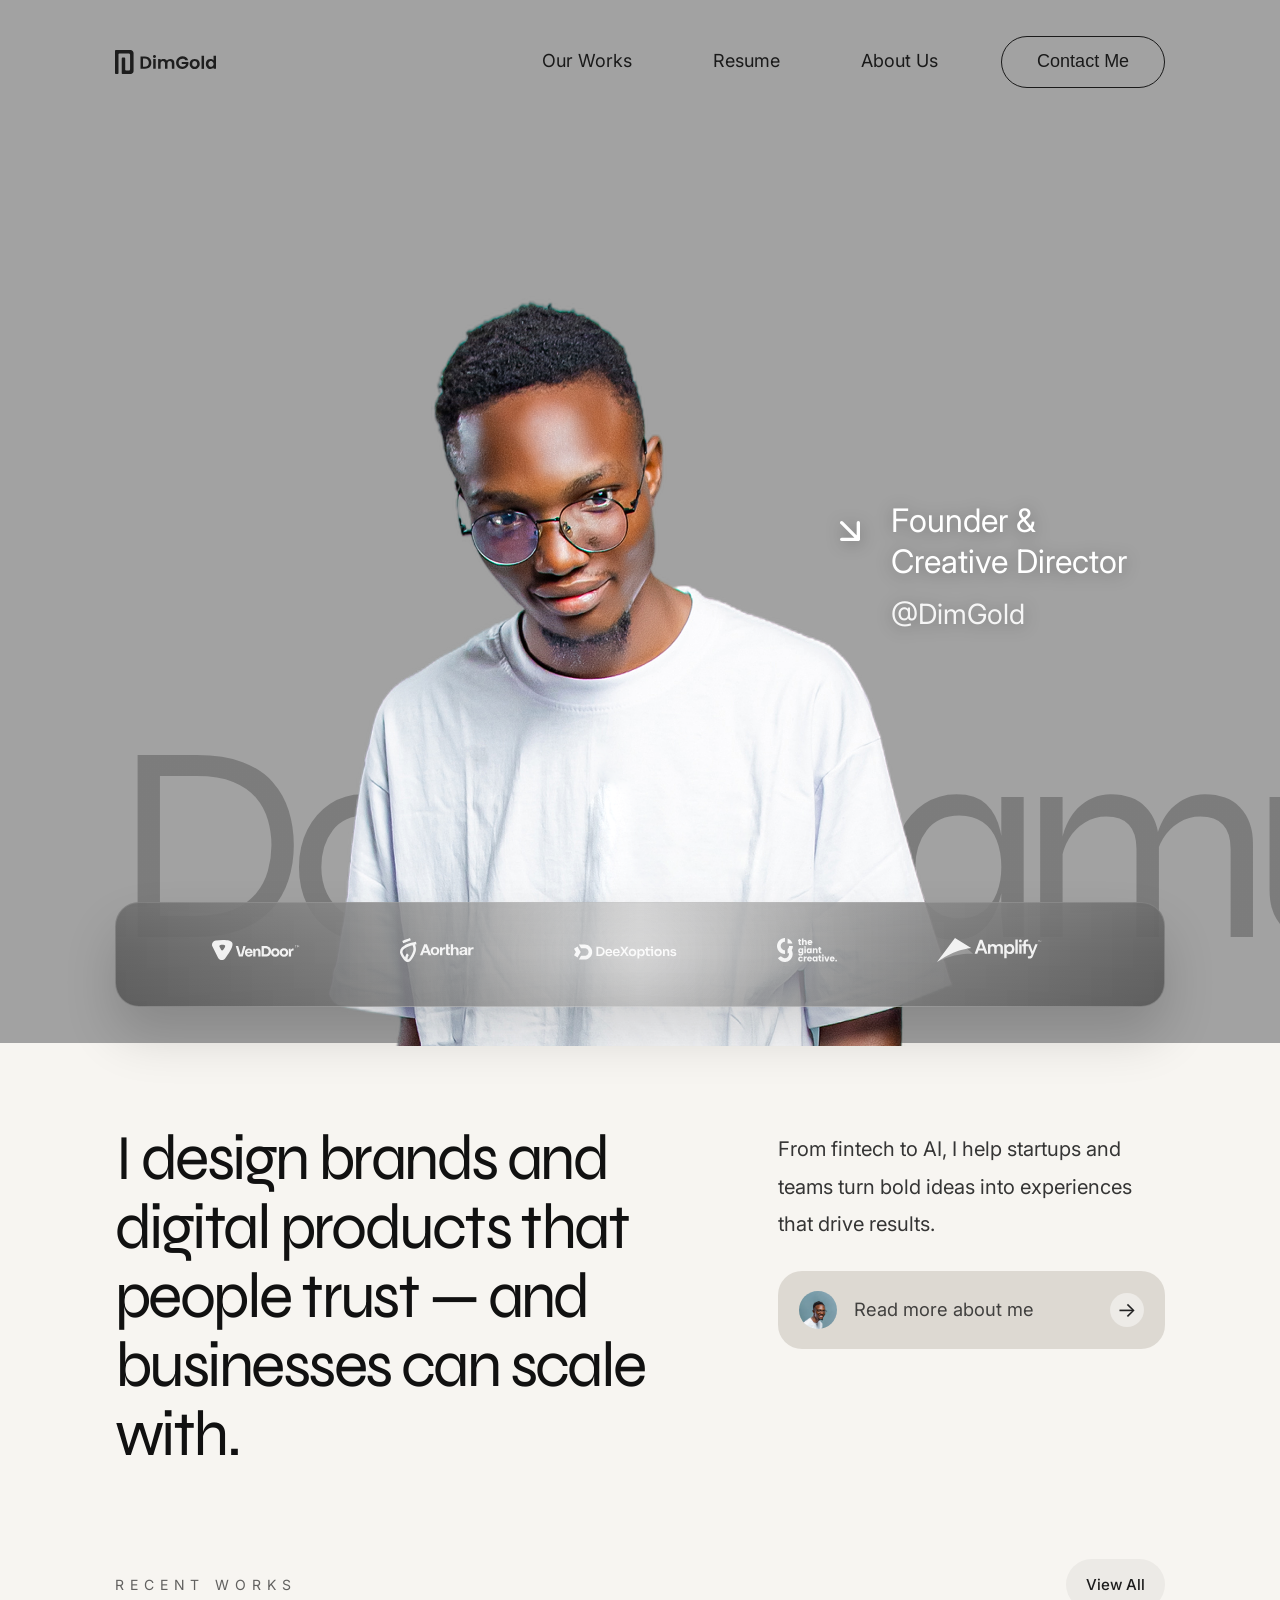
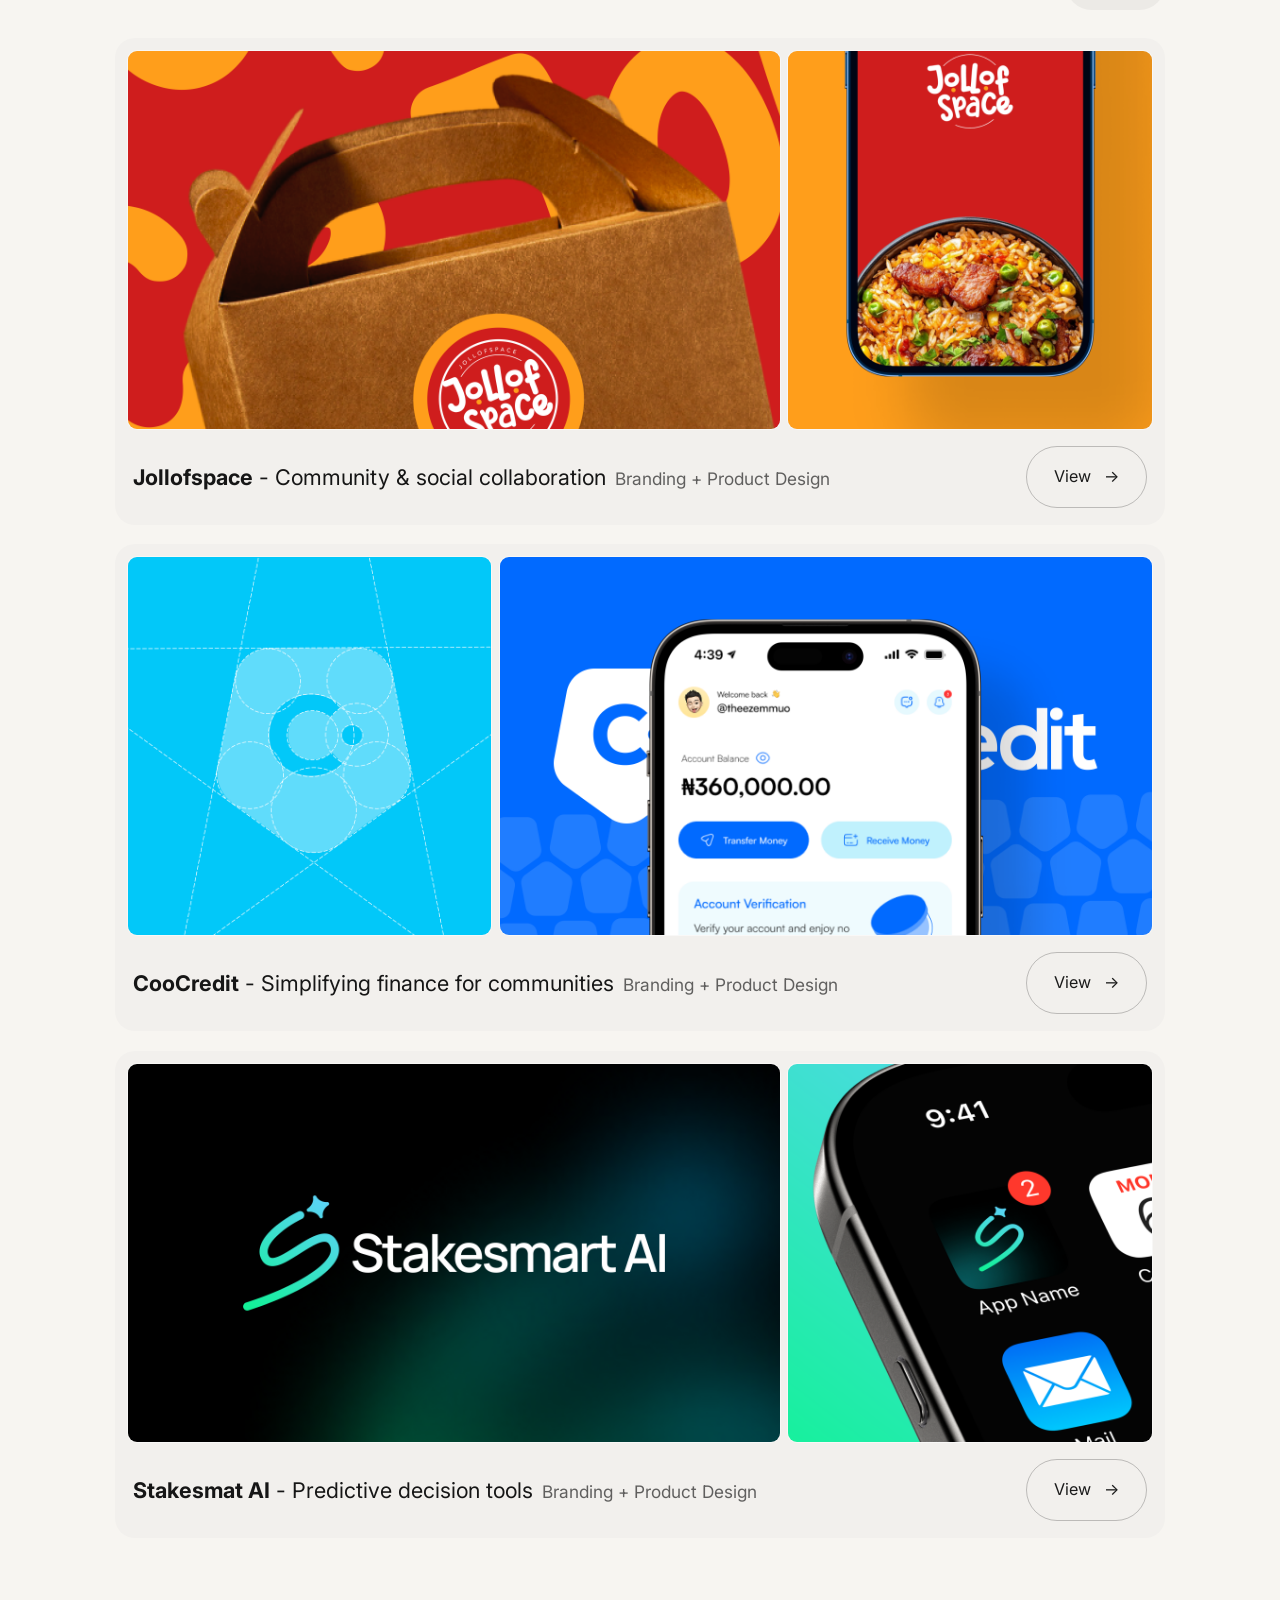
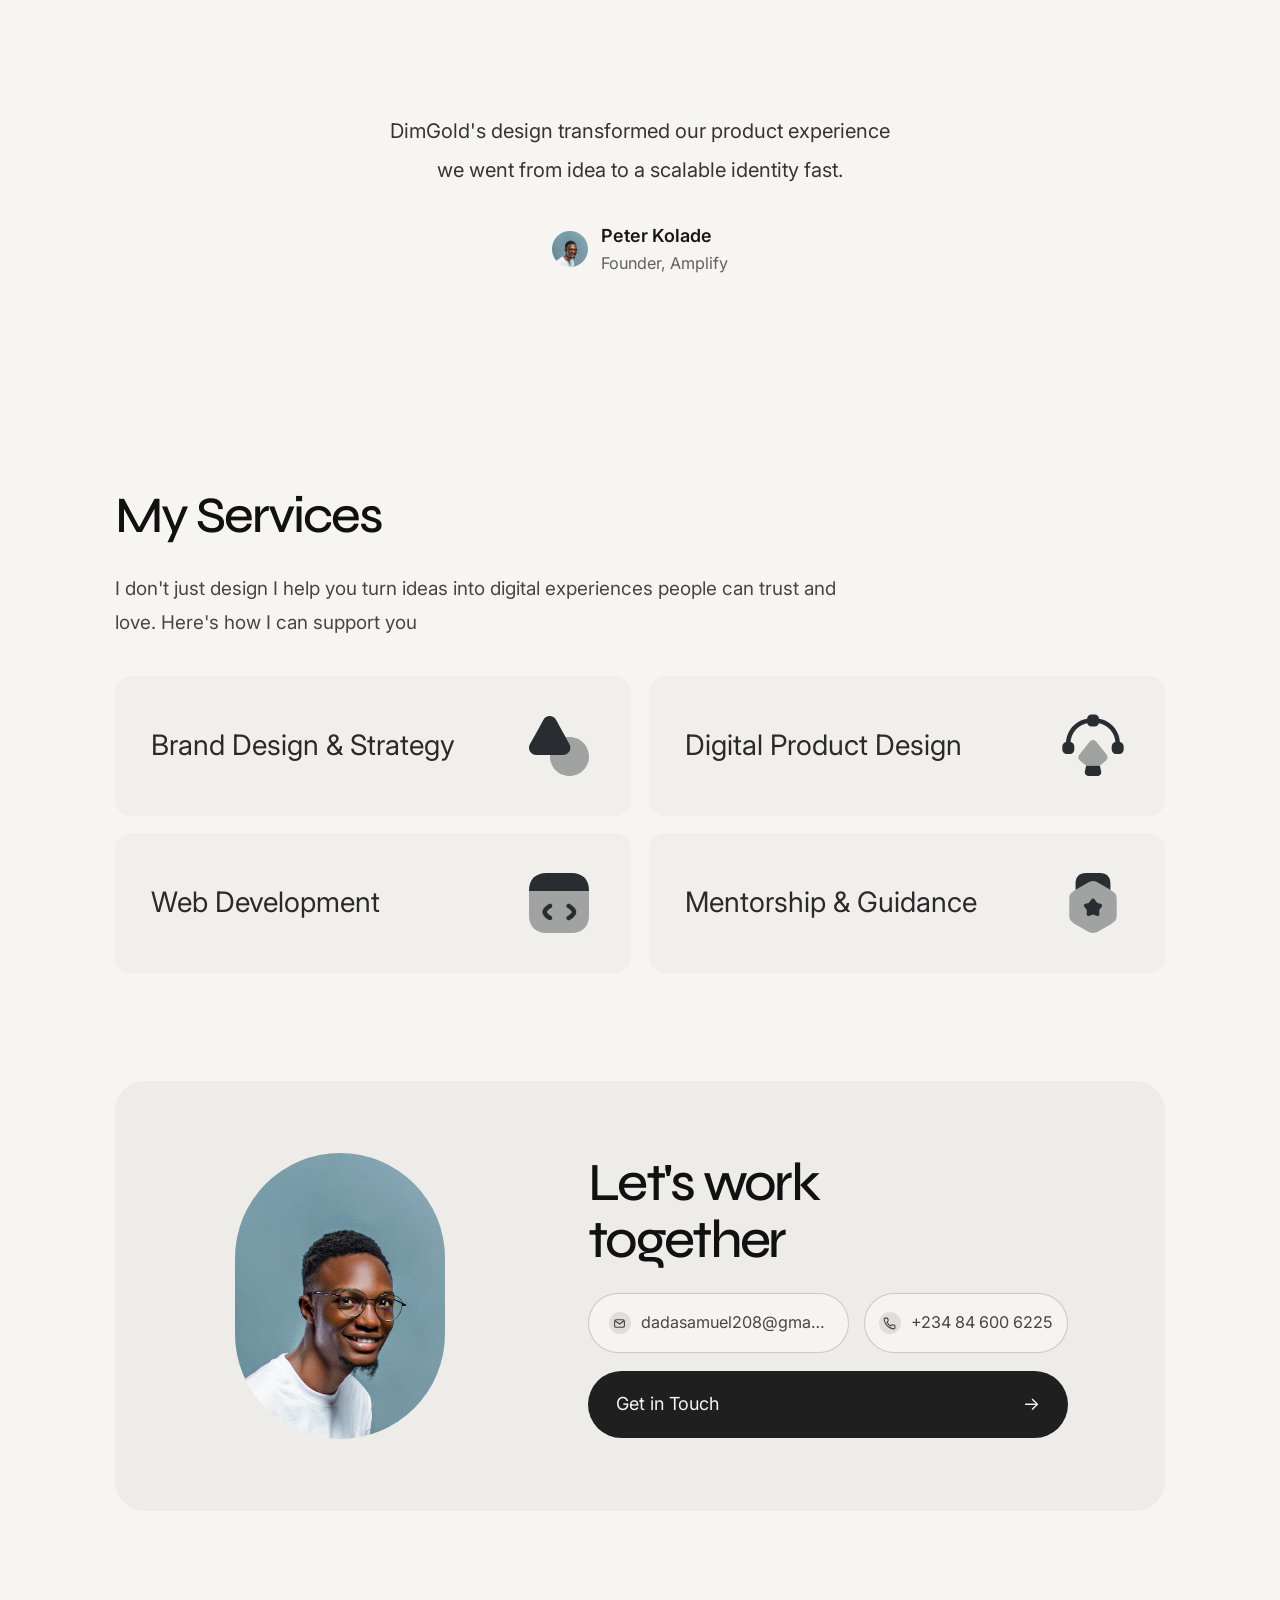
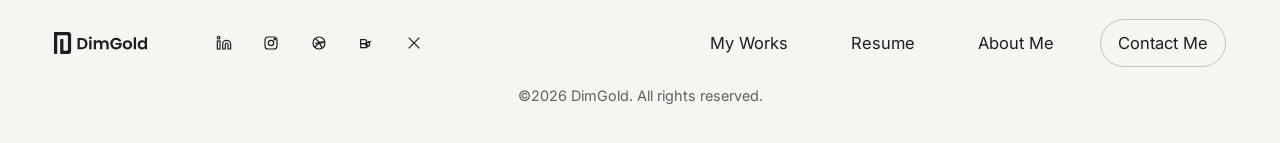
==== commit 1c71a2c6: "Update logo image path in footer" ====
--- a/index.html
+++ b/index.html
@@ -269,7 +269,7 @@
         <footer class="footer">
             <div class="footer-top">
                 <a class="footer-brand" href="#">
-                    <img src="logo.svg" alt="DimGold">
+                    <img src="logo/logo.svg" alt="DimGold">
                 </a>
 
                 <div class="footer-socials" aria-label="Social media links">
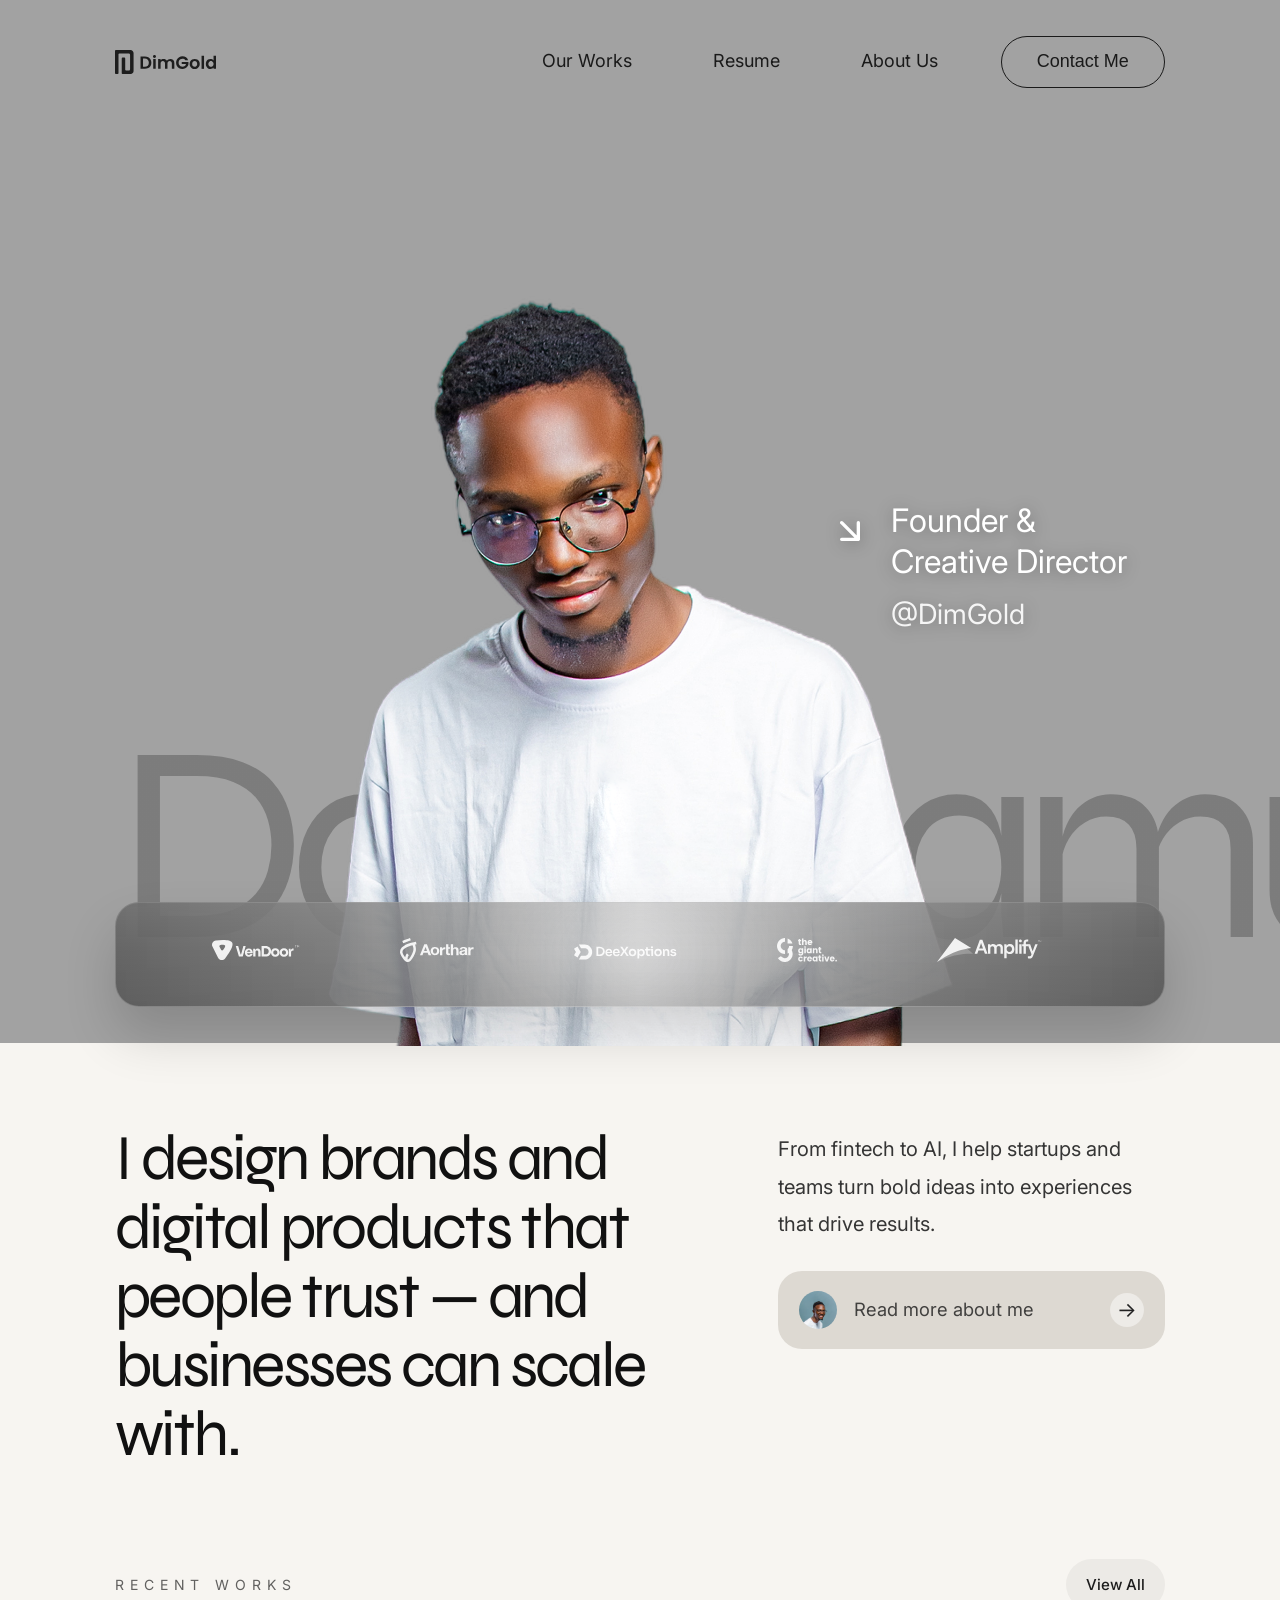
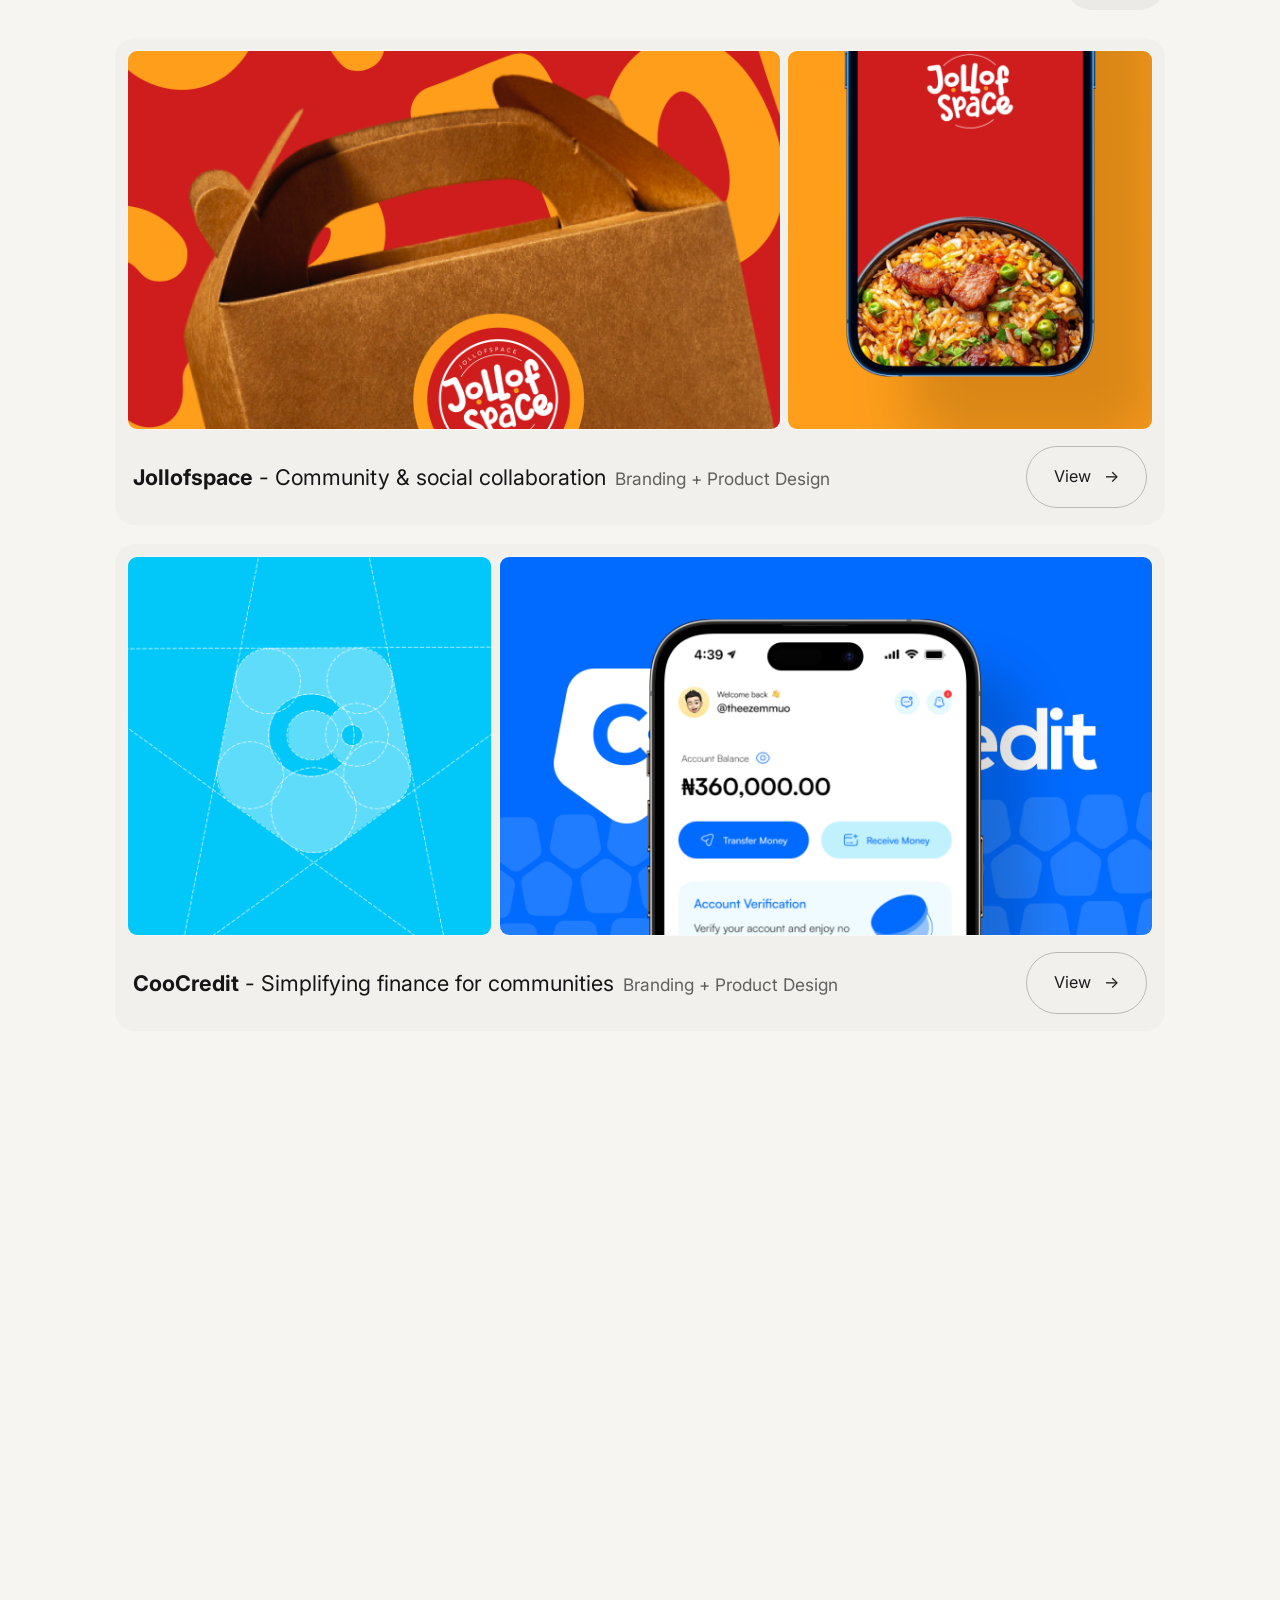
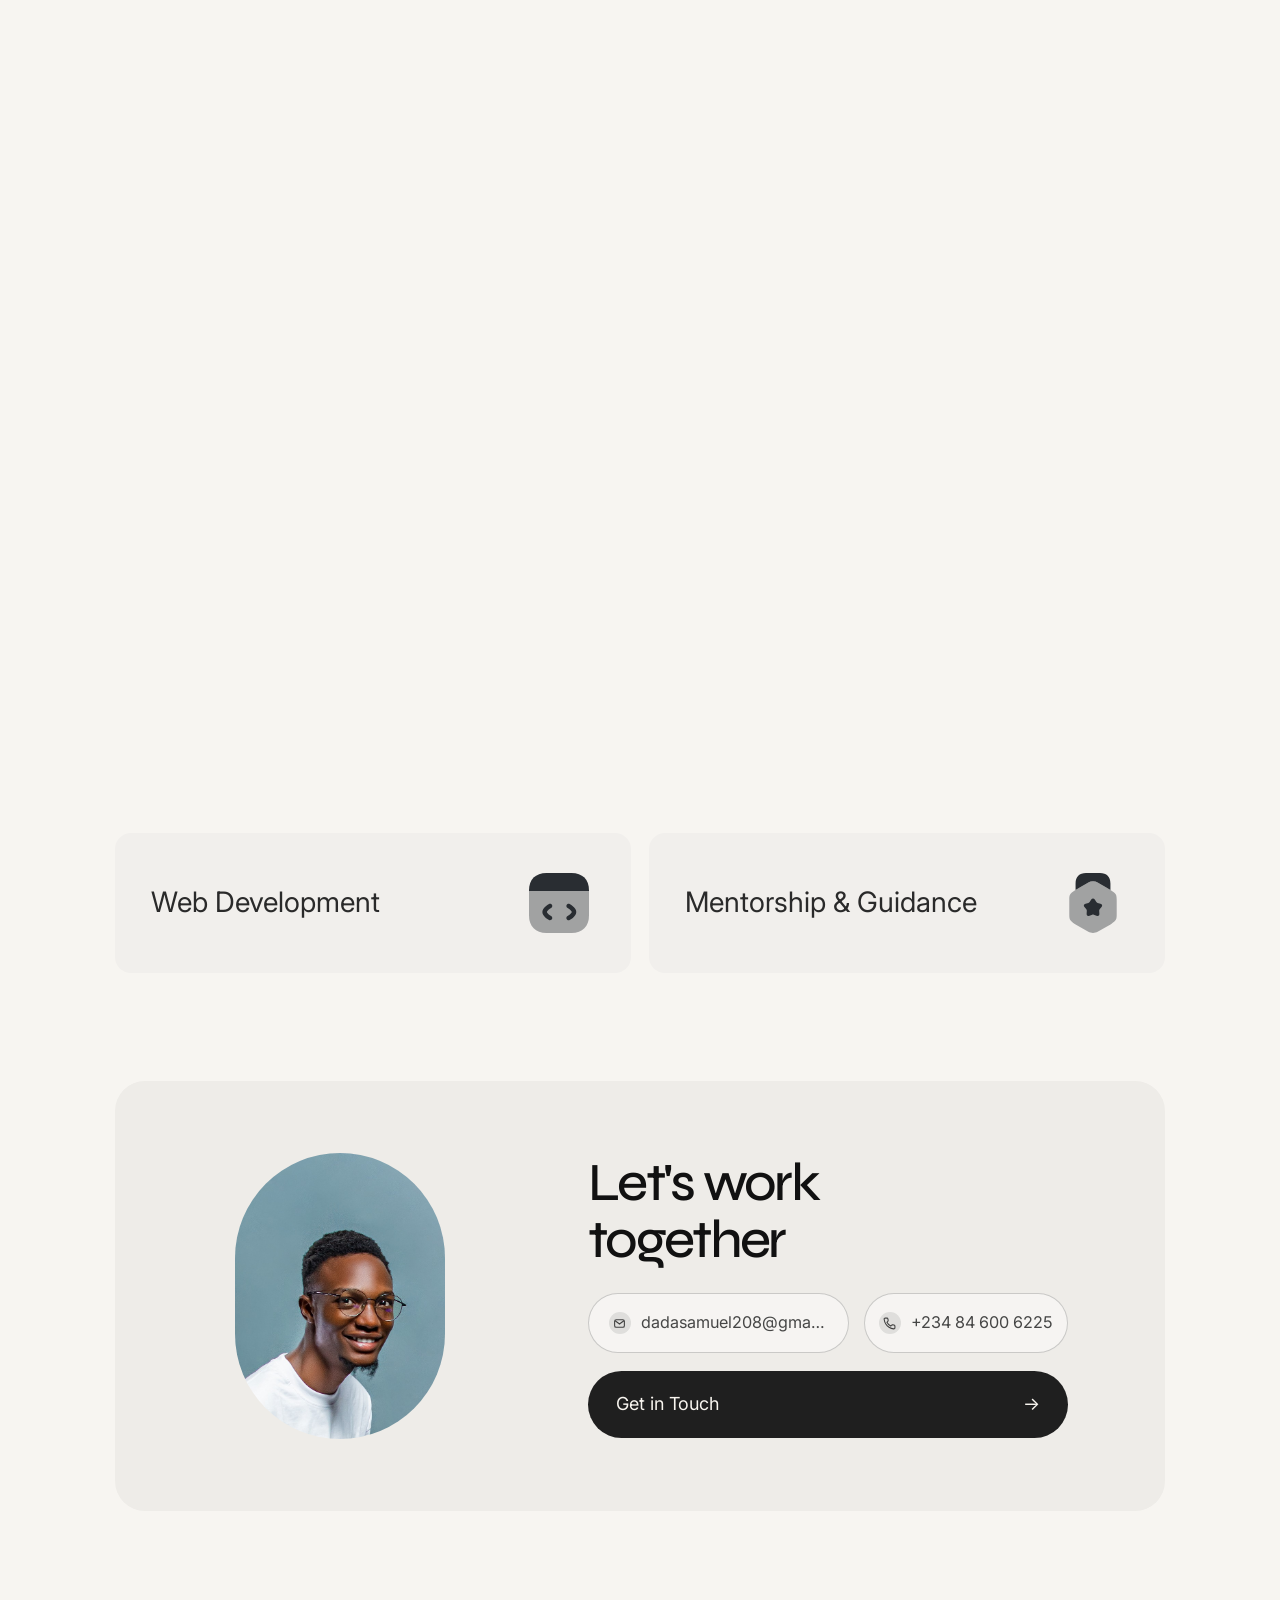
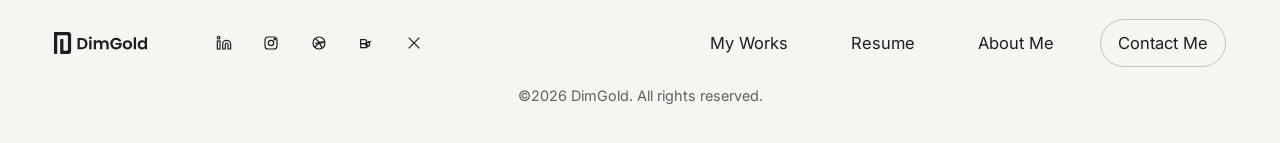
==== commit ac4321c1: "Fix mobile nav and Jollofspace layout" ====
--- a/index.html
+++ b/index.html
@@ -23,7 +23,7 @@
                 </button>
             </div>
             <nav class="nav" id="site-nav">
-                <button class="nav-close" type="button" aria-label="Close menu" data-close-nav="true" onclick="window.closeMobileNav && window.closeMobileNav()">
+                <button class="nav-close" type="button" aria-label="Close menu" data-close-nav="true">
                     <span aria-hidden="true">&larr;</span>
                     <span>Back</span>
                 </button>
@@ -136,7 +136,7 @@
                         <p class="work-title"><strong>Jollofspace</strong> - Community & social collaboration</p>
                         <p class="work-category">Branding + Product Design</p>
                     </div>
-                    <a class="work-view" href="coming-soon.html?p=jollofspace">
+                    <a class="work-view" href="jollofspace.html">
                         <span>View</span>
                         <span aria-hidden="true">&rarr;</span>
                     </a>
--- a/style.css
+++ b/style.css
@@ -1288,6 +1288,126 @@
     border-radius: 18px;
 }
 
+/* Jollof Space case study */
+.jollofspace-page {
+    background: #1c1c1c;
+    --page-max-width: 1280px;
+    --page-gutter: clamp(5.5rem, 9vw, 11rem);
+}
+
+.jollofspace-page .container {
+    max-width: none;
+    width: 100%;
+    margin: 0;
+    background: #f8f6f2;
+}
+
+.jollofspace-page .project-page-header {
+    position: absolute;
+    top: 0;
+    left: 50%;
+    transform: translateX(-50%);
+    background: transparent;
+    width: min(calc(100% - (var(--page-gutter) * 2)), var(--page-max-width));
+    z-index: 2;
+}
+
+.jollofspace-page .jollofspace-overview {
+    padding: 5.2rem var(--page-gutter) 4.8rem;
+    background: #f3f3f1;
+}
+
+.jollofspace-page .jollofspace-overview .project-overview-inner {
+    width: min(100%, 1280px);
+    margin: 0 auto;
+}
+
+.project-kicker {
+    margin-bottom: 1.6rem;
+    font-size: 0.78rem;
+    letter-spacing: 0.28em;
+    color: var(--text-subtle);
+}
+
+.jollofspace-overview .project-overview-inner h1 {
+    max-width: 1200px;
+    margin-bottom: 3.4rem;
+    font-size: clamp(2.4rem, 4vw, 5.2rem);
+    line-height: 0.96;
+    letter-spacing: -0.065em;
+}
+
+.jollofspace-overview .project-overview-grid {
+    display: grid;
+    grid-template-columns: minmax(270px, 1fr) minmax(300px, 1fr);
+    column-gap: 5.5rem;
+    row-gap: 2.5rem;
+    max-width: 1130px;
+    margin-left: 0;
+    margin-right: 0;
+}
+
+.jollofspace-overview .project-overview-column {
+    max-width: 430px;
+}
+
+.jollofspace-overview .project-overview-column:nth-child(2),
+.jollofspace-overview .project-overview-column:nth-child(4) {
+    margin-left: 4.5rem;
+}
+
+.jollofspace-overview .project-label {
+    margin: 0 0 1rem;
+    font-size: 0.72rem;
+    letter-spacing: 0.32em;
+    font-weight: 500;
+}
+
+.jollofspace-overview .project-copy {
+    margin: 0;
+    font-size: clamp(0.95rem, 1.08vw, 1.12rem);
+    line-height: 1.7;
+    letter-spacing: -0.02em;
+}
+
+.project-image-stack {
+    width: 100%;
+    line-height: 0;
+    font-size: 0;
+}
+
+.project-opening-visual {
+    width: 100%;
+    aspect-ratio: 16 / 9;
+    overflow: hidden;
+    line-height: 0;
+}
+
+.project-opening-visual img {
+    width: 100%;
+    height: 100%;
+    object-fit: cover;
+    display: block;
+}
+
+.project-image-stack img {
+    display: block;
+    width: 100%;
+    aspect-ratio: 16 / 9;
+    height: auto;
+    margin: 0;
+    border: 0;
+    object-fit: cover;
+}
+
+.jollofspace-page .footer-top {
+    grid-template-columns: auto 1fr;
+}
+
+.jollofspace-page .footer-links {
+    justify-self: end;
+}
+
 /* About Page */
 .about-page {
     background: #f7f5f1;
@@ -1817,7 +1937,11 @@
         display: inline-flex;
         flex-shrink: 0;
         position: relative;
-        z-index: 260;
+        z-index: 10070;
+    }
+    .menu-toggle {
+        cursor: pointer;
+        -webkit-tap-highlight-color: rgba(0,0,0,0);
     }
 
     .nav {
@@ -1836,12 +1960,29 @@
         align-items: stretch;
         gap: 0.75rem;
         transform: translateX(100%);
-        transition: transform 0.35s cubic-bezier(0.22, 1, 0.36, 1);
-        z-index: 240;
+        visibility: hidden;
+        opacity: 0;
+        pointer-events: none;
+        transition: transform 0.35s cubic-bezier(0.22, 1, 0.36, 1), opacity 0.25s ease, visibility 0.25s ease;
+        z-index: 10050; /* raised to sit above header */
+    }
+    .nav {
+        -webkit-overflow-scrolling: touch;
+        overscroll-behavior: contain;
+    }
+
+    .nav.reveal:not(.is-open),
+    .nav:not(.is-open) {
+        opacity: 0;
+        visibility: hidden;
+        pointer-events: none;
     }
 
     .nav.is-open {
         transform: translateX(0);
+        visibility: visible;
+        opacity: 1;
+        pointer-events: auto;
     }
 
     body.nav-open .menu-toggle {
@@ -1857,6 +1998,15 @@
 
     .nav-close {
         display: inline-flex;
+        cursor: pointer;
+        z-index: 10080;
+        padding: 0.9rem 0.75rem; /* larger hit area */
+        background: transparent;
+        border: 0;
+        align-items: center;
+        gap: 0.5rem;
+        pointer-events: auto;
+        border-radius: 8px;
     }
 
     .nav-backdrop {
@@ -1868,7 +2018,10 @@
         opacity: 0;
         pointer-events: none;
         transition: opacity 0.3s ease;
-        z-index: 230;
+        z-index: 10040; /* below nav but above content */
+    }
+    .nav-backdrop {
+        touch-action: manipulation;
     }
 
     .nav-backdrop.is-visible {
